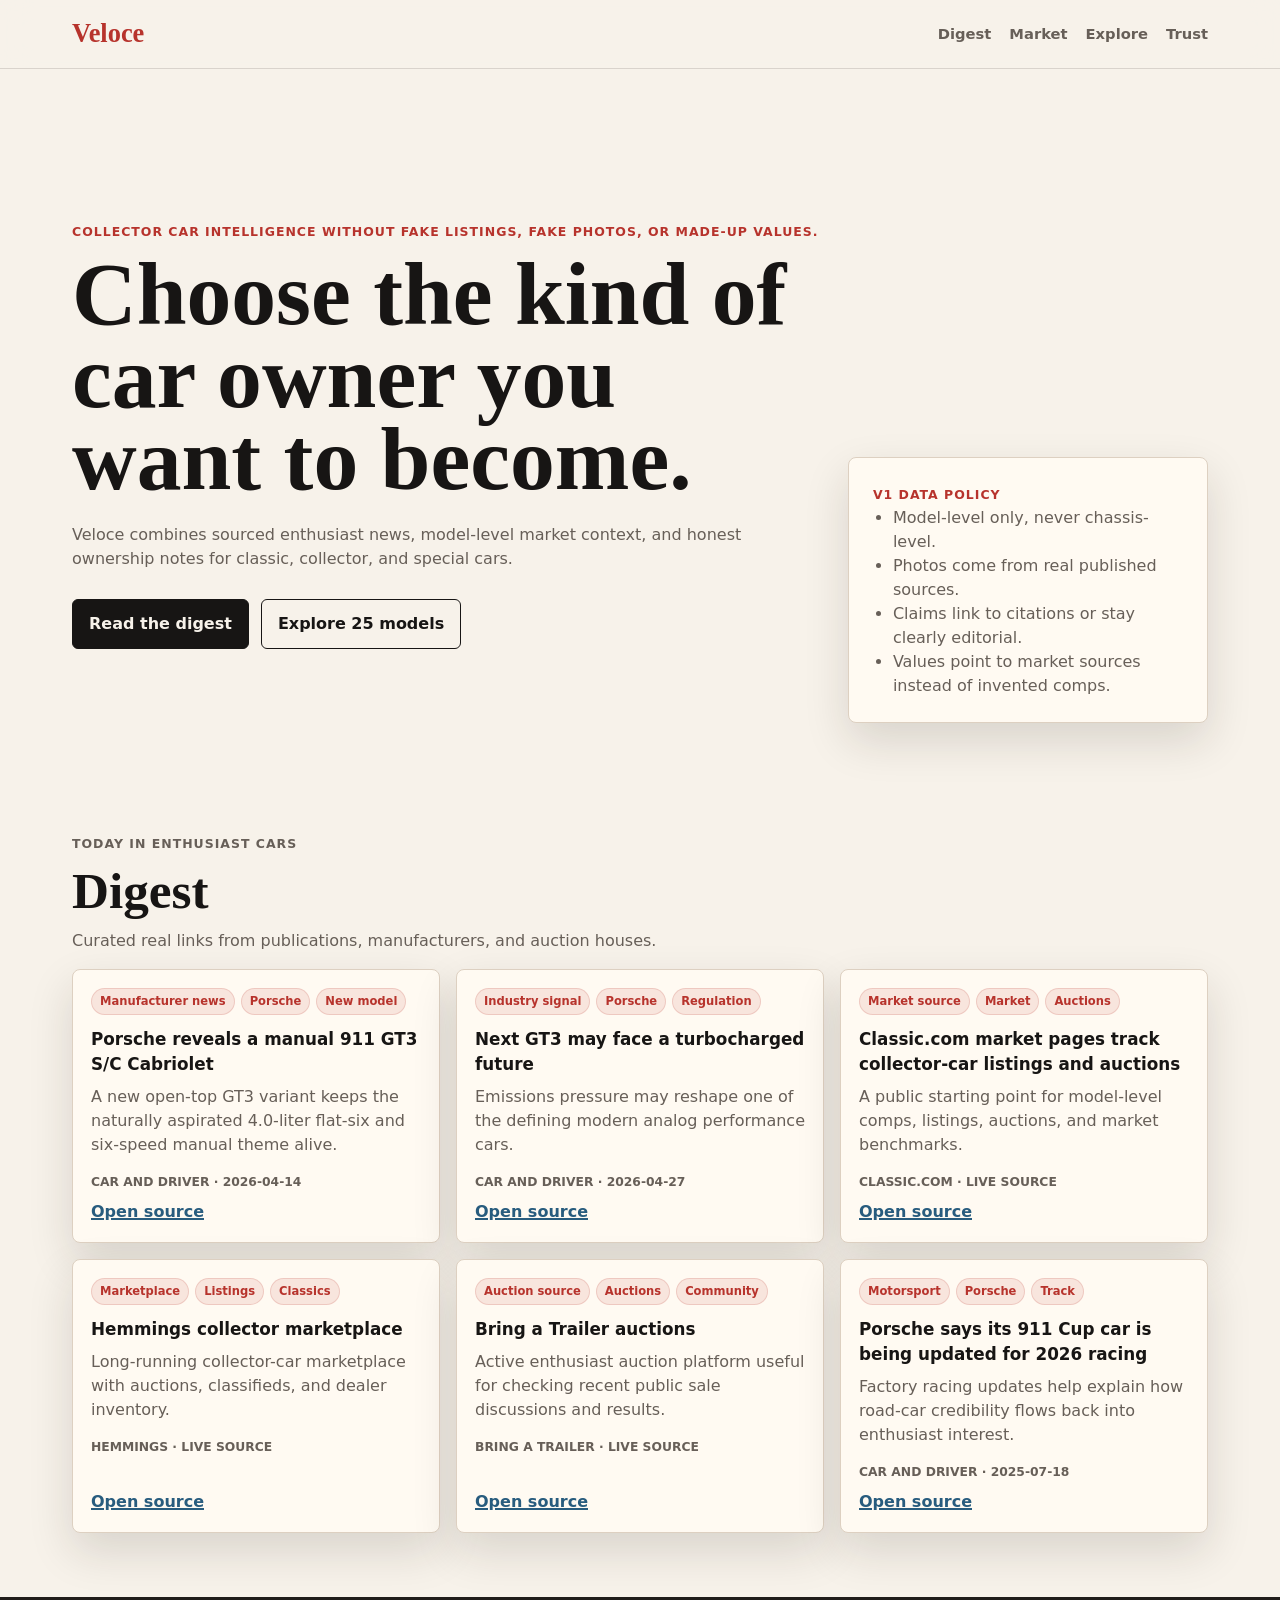
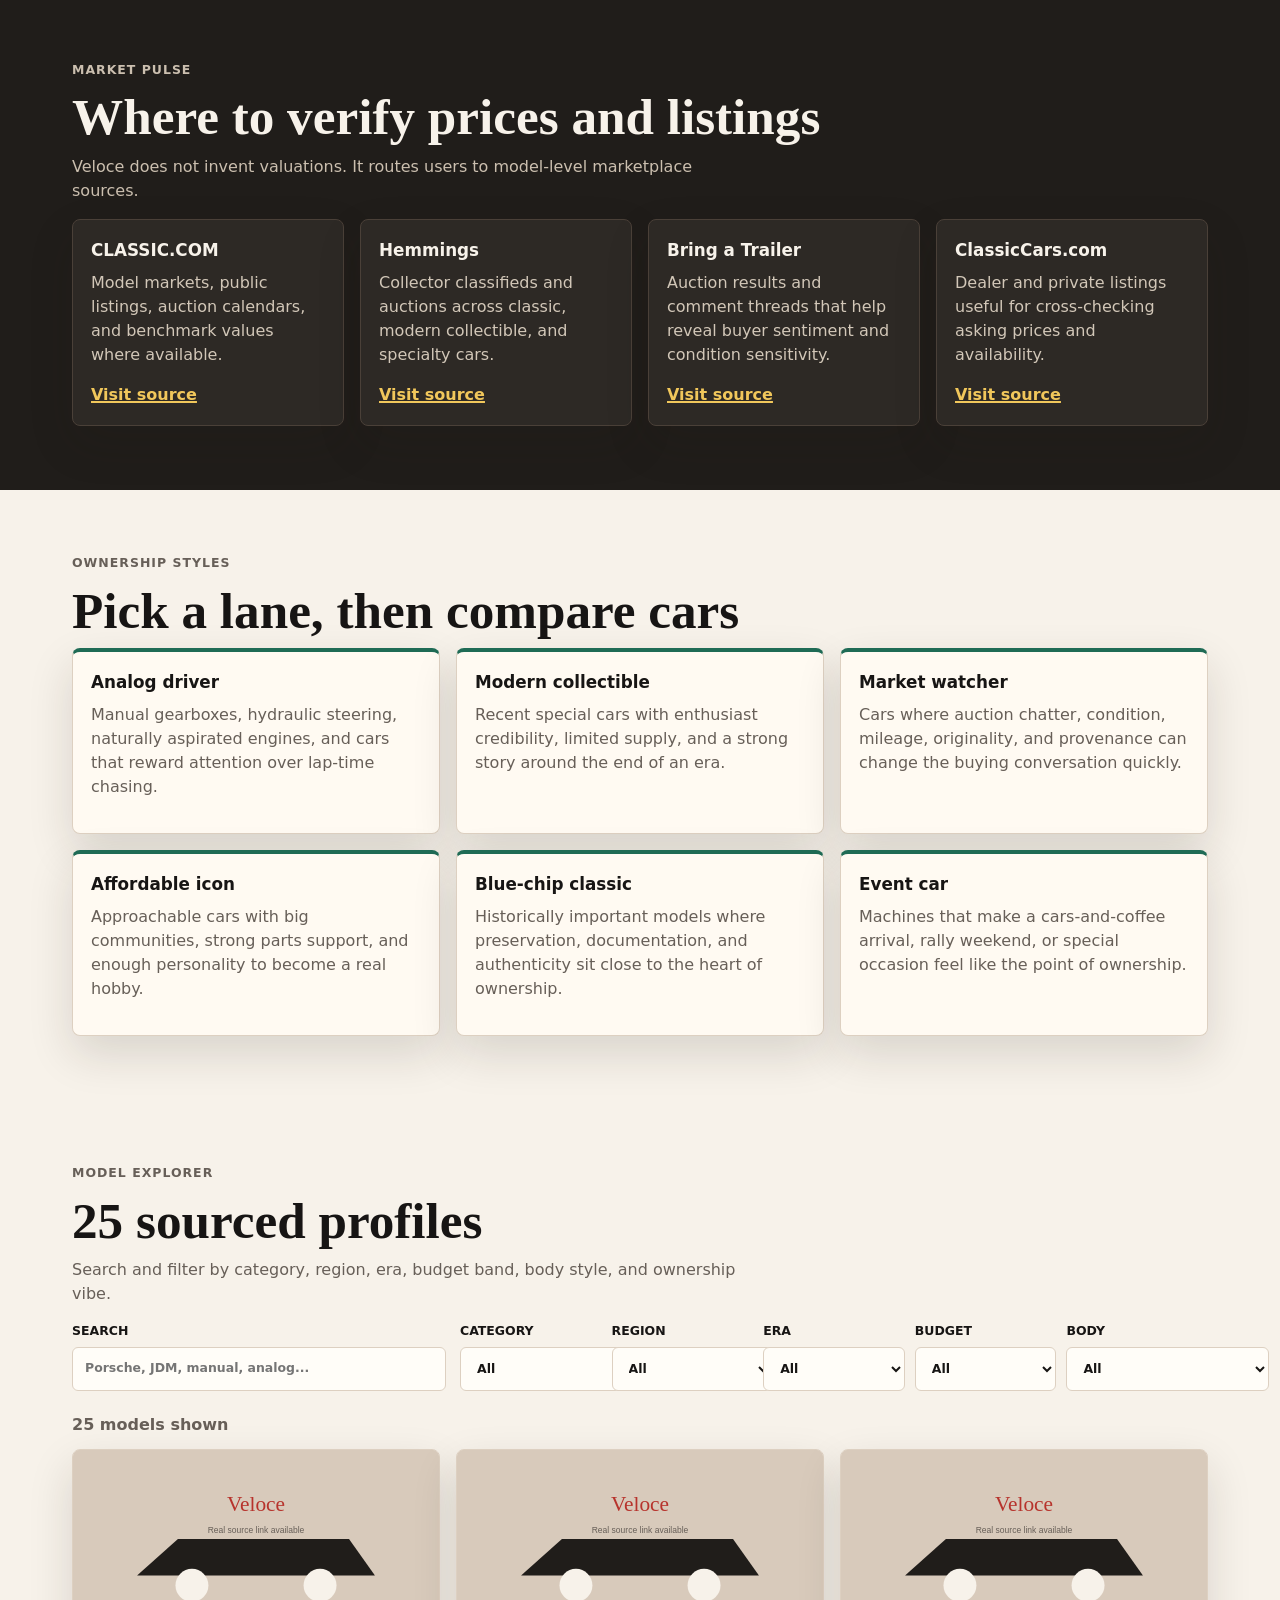
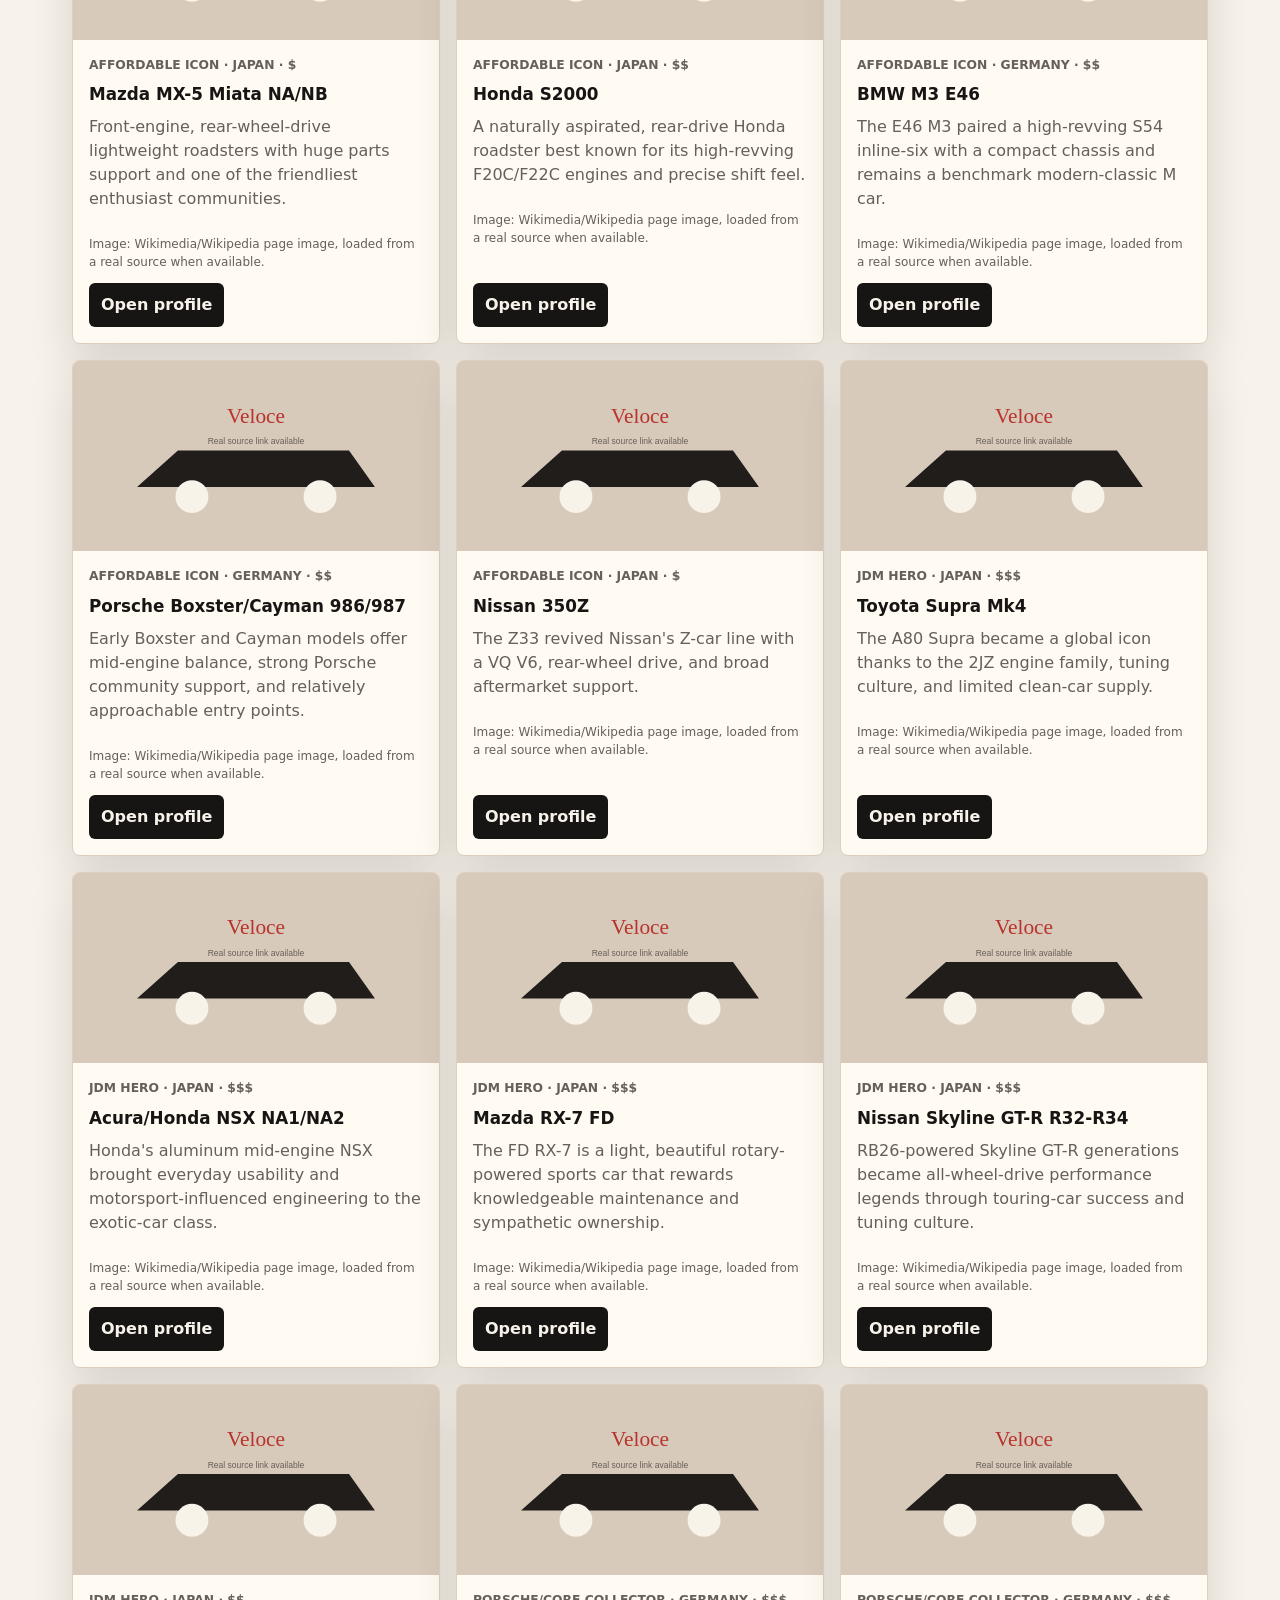
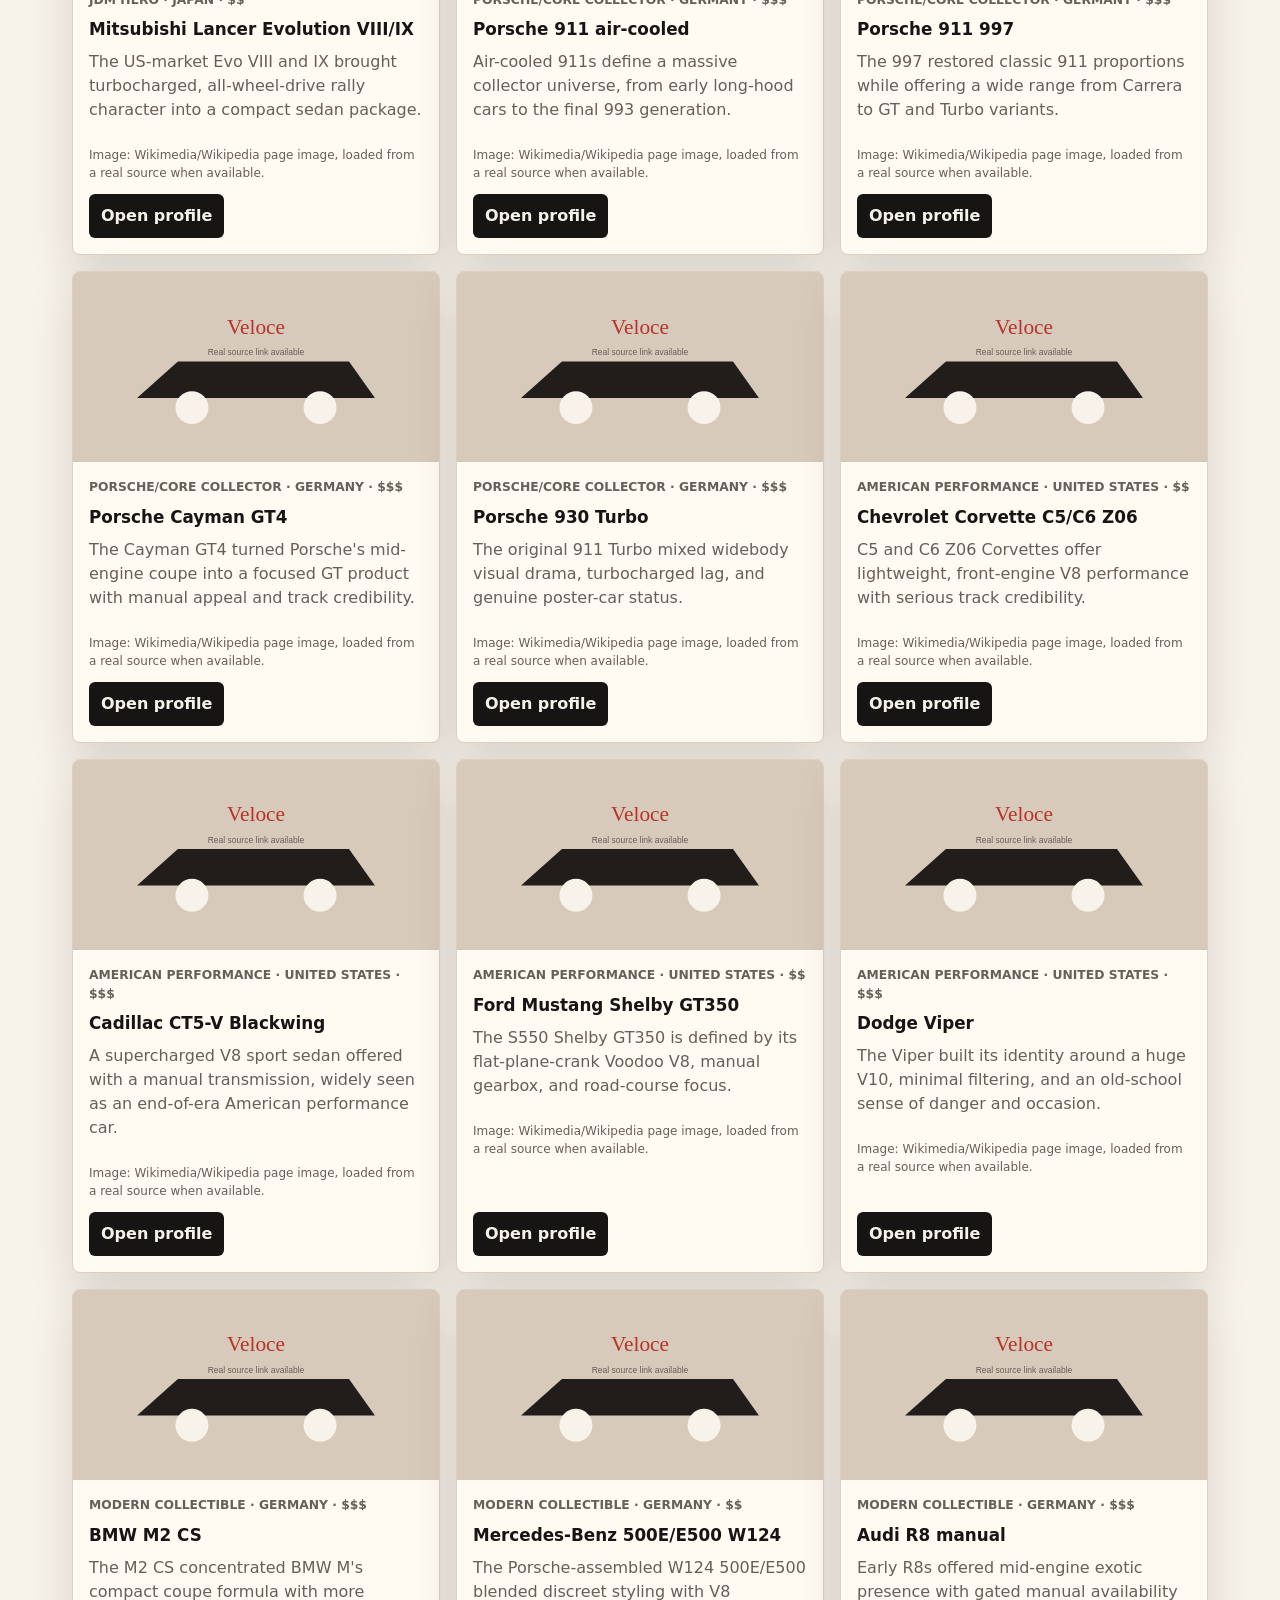
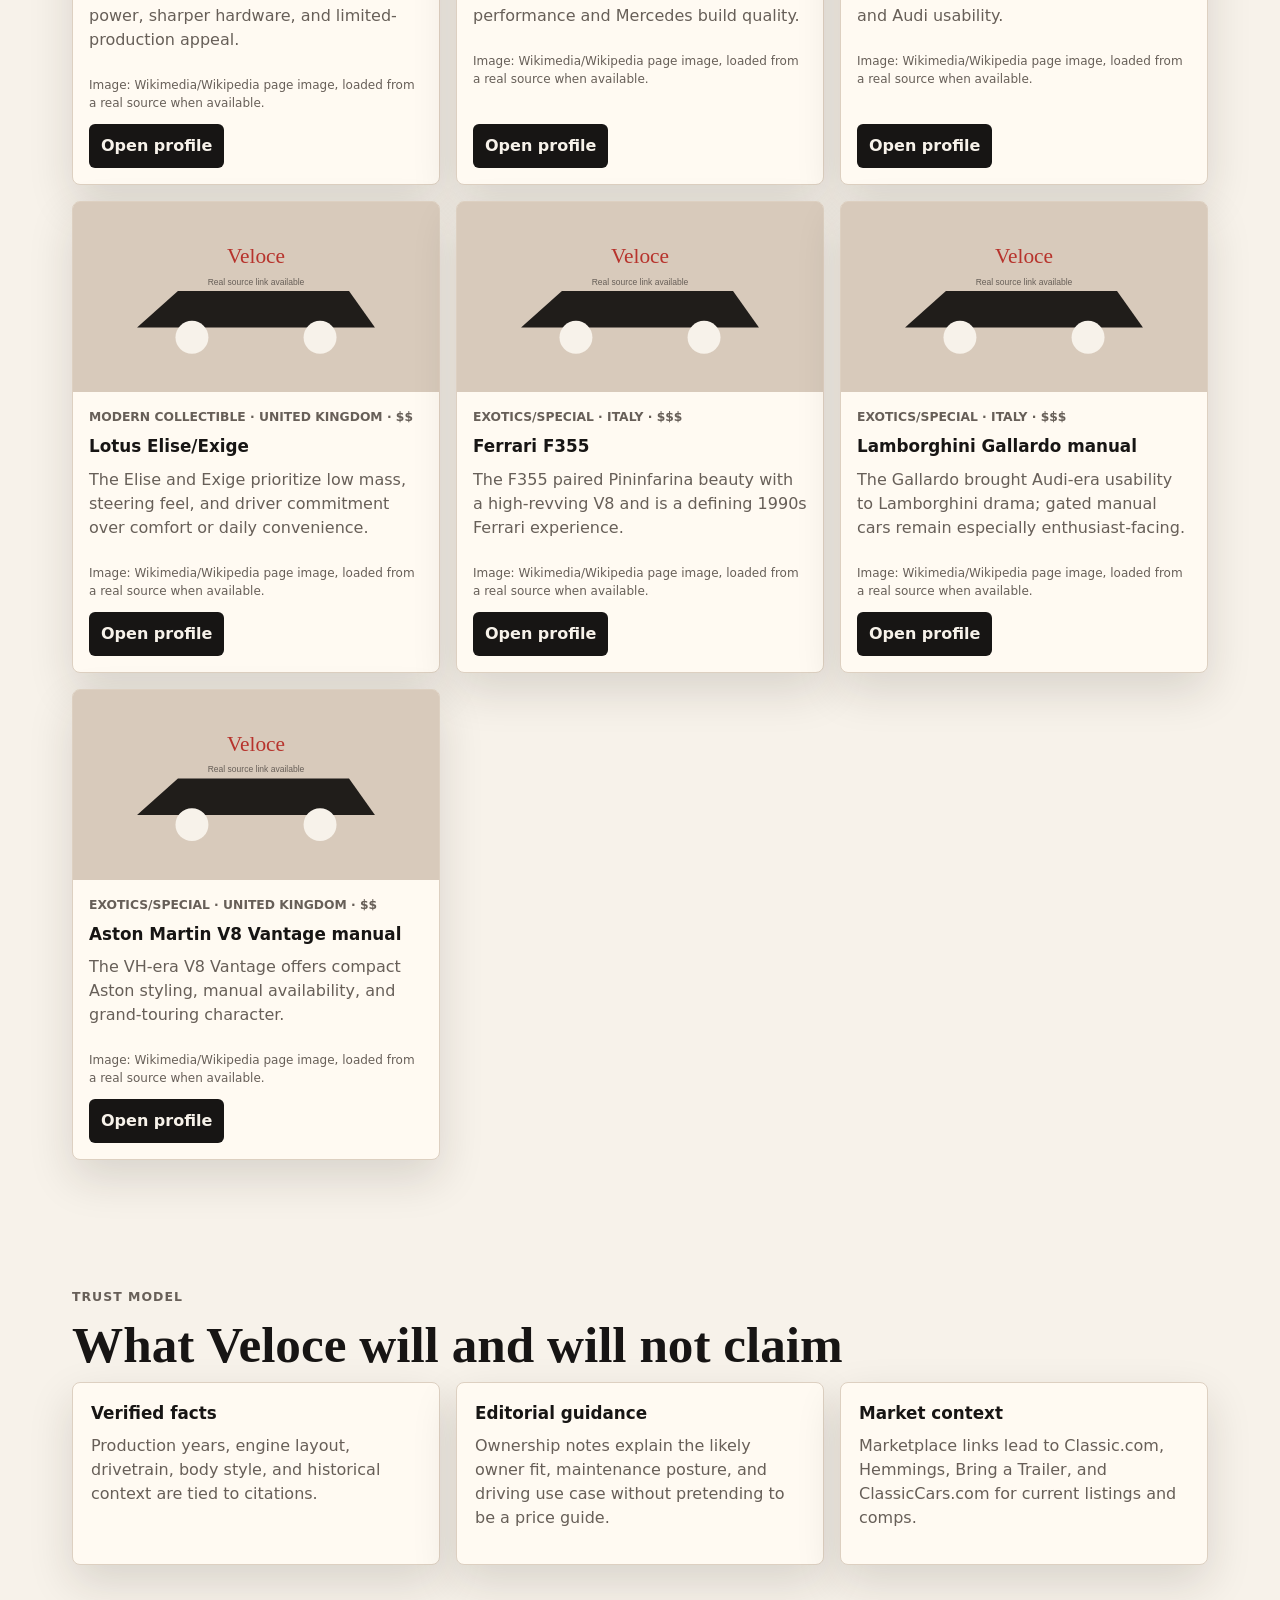
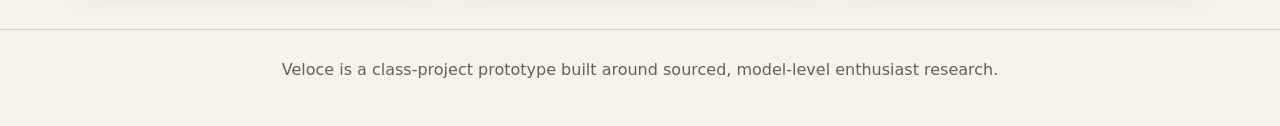
==== index.html @ 6698e806 "FIRST PASS" ====
<!doctype html>
<html lang="en">
  <head>
    <meta charset="UTF-8" />
    <meta name="viewport" content="width=device-width, initial-scale=1.0" />
    <title>Veloce | Enthusiast Car Companion</title>
    <link rel="preconnect" href="https://en.wikipedia.org" />
    <link rel="preconnect" href="https://upload.wikimedia.org" />
    <link rel="stylesheet" href="styles.css" />
  </head>
  <body>
    <header class="site-header">
      <nav class="nav">
        <a class="brand" href="#top" aria-label="Veloce home">Veloce</a>
        <div class="nav-links" aria-label="Primary navigation">
          <a href="#digest">Digest</a>
          <a href="#market">Market</a>
          <a href="#explore">Explore</a>
          <a href="#method">Trust</a>
        </div>
      </nav>
    </header>

    <main id="top">
      <section class="hero">
        <div class="hero-copy">
          <p class="eyebrow">Collector car intelligence without fake listings, fake photos, or made-up values.</p>
          <h1>Choose the kind of car owner you want to become.</h1>
          <p>
            Veloce combines sourced enthusiast news, model-level market context, and honest ownership notes for classic,
            collector, and special cars.
          </p>
          <div class="hero-actions">
            <a class="button primary" href="#digest">Read the digest</a>
            <a class="button secondary" href="#explore">Explore 25 models</a>
          </div>
        </div>
        <aside class="hero-panel" aria-label="Veloce trust rules">
          <span class="panel-kicker">V1 data policy</span>
          <ul>
            <li>Model-level only, never chassis-level.</li>
            <li>Photos come from real published sources.</li>
            <li>Claims link to citations or stay clearly editorial.</li>
            <li>Values point to market sources instead of invented comps.</li>
          </ul>
        </aside>
      </section>

      <section id="digest" class="section">
        <div class="section-heading">
          <p class="eyebrow">Today in enthusiast cars</p>
          <h2>Digest</h2>
          <p>Curated real links from publications, manufacturers, and auction houses.</p>
        </div>
        <div id="digestGrid" class="digest-grid"></div>
      </section>

      <section id="market" class="section dark-band">
        <div class="section-heading">
          <p class="eyebrow">Market pulse</p>
          <h2>Where to verify prices and listings</h2>
          <p>Veloce does not invent valuations. It routes users to model-level marketplace sources.</p>
        </div>
        <div id="marketGrid" class="market-grid"></div>
      </section>

      <section class="section">
        <div class="section-heading">
          <p class="eyebrow">Ownership styles</p>
          <h2>Pick a lane, then compare cars</h2>
        </div>
        <div id="laneGrid" class="lane-grid"></div>
      </section>

      <section id="explore" class="section explorer">
        <div class="section-heading">
          <p class="eyebrow">Model explorer</p>
          <h2>25 sourced profiles</h2>
          <p>Search and filter by category, region, era, budget band, body style, and ownership vibe.</p>
        </div>
        <div class="toolbar">
          <label class="search-label">
            <span>Search</span>
            <input id="searchInput" type="search" placeholder="Porsche, JDM, manual, analog..." />
          </label>
          <div class="filters" id="filters"></div>
        </div>
        <p id="resultCount" class="result-count"></p>
        <div id="carGrid" class="car-grid"></div>
      </section>

      <section id="method" class="section method">
        <div class="section-heading">
          <p class="eyebrow">Trust model</p>
          <h2>What Veloce will and will not claim</h2>
        </div>
        <div class="method-grid">
          <article>
            <h3>Verified facts</h3>
            <p>Production years, engine layout, drivetrain, body style, and historical context are tied to citations.</p>
          </article>
          <article>
            <h3>Editorial guidance</h3>
            <p>Ownership notes explain the likely owner fit, maintenance posture, and driving use case without pretending to be a price guide.</p>
          </article>
          <article>
            <h3>Market context</h3>
            <p>Marketplace links lead to Classic.com, Hemmings, Bring a Trailer, and ClassicCars.com for current listings and comps.</p>
          </article>
        </div>
      </section>
    </main>

    <dialog id="profileDialog" class="profile-dialog" aria-labelledby="dialogTitle">
      <button class="close-button" id="closeDialog" aria-label="Close profile">×</button>
      <div id="profileContent"></div>
    </dialog>

    <footer class="footer">
      <p>Veloce is a class-project prototype built around sourced, model-level enthusiast research.</p>
    </footer>

    <script src="app.js"></script>
  </body>
</html>
---- styles.css ----
:root {
  --ink: #171514;
  --muted: #675f58;
  --paper: #f7f2ea;
  --card: #fffaf2;
  --line: #ddd0c1;
  --red: #b7332c;
  --green: #1f6b55;
  --blue: #285c7e;
  --gold: #b1842b;
  --shadow: 0 18px 45px rgba(36, 28, 21, 0.14);
}

* {
  box-sizing: border-box;
}

html {
  scroll-behavior: smooth;
}

body {
  margin: 0;
  background: var(--paper);
  color: var(--ink);
  font-family: Inter, ui-sans-serif, system-ui, -apple-system, BlinkMacSystemFont, "Segoe UI", sans-serif;
  line-height: 1.5;
}

a {
  color: inherit;
}

.site-header {
  position: sticky;
  top: 0;
  z-index: 10;
  border-bottom: 1px solid rgba(39, 31, 24, 0.14);
  background: rgba(247, 242, 234, 0.9);
  backdrop-filter: blur(16px);
}

.nav {
  align-items: center;
  display: flex;
  justify-content: space-between;
  margin: 0 auto;
  max-width: 1180px;
  padding: 14px 22px;
}

.brand {
  color: var(--red);
  font-family: Georgia, "Times New Roman", serif;
  font-size: 1.65rem;
  font-weight: 700;
  letter-spacing: 0;
  text-decoration: none;
}

.nav-links {
  display: flex;
  gap: 18px;
  font-size: 0.92rem;
  font-weight: 700;
}

.nav-links a {
  color: var(--muted);
  text-decoration: none;
}

.hero {
  display: grid;
  gap: 28px;
  grid-template-columns: minmax(0, 1.35fr) minmax(280px, 0.65fr);
  margin: 0 auto;
  max-width: 1180px;
  min-height: 78vh;
  padding: 80px 22px 48px;
}

.hero-copy {
  align-self: center;
}

.eyebrow,
.panel-kicker {
  color: var(--red);
  font-size: 0.78rem;
  font-weight: 800;
  letter-spacing: 0.08em;
  margin: 0 0 12px;
  text-transform: uppercase;
}

h1,
h2,
h3,
p {
  margin-top: 0;
}

h1 {
  font-family: Georgia, "Times New Roman", serif;
  font-size: clamp(3rem, 7vw, 6.4rem);
  letter-spacing: 0;
  line-height: 0.92;
  margin-bottom: 22px;
  max-width: 900px;
}

h2 {
  font-family: Georgia, "Times New Roman", serif;
  font-size: clamp(2.1rem, 4vw, 3.8rem);
  letter-spacing: 0;
  line-height: 1;
  margin-bottom: 12px;
}

h3 {
  font-size: 1.05rem;
  margin-bottom: 8px;
}

.hero-copy > p:not(.eyebrow),
.section-heading p {
  color: var(--muted);
  max-width: 690px;
}

.hero-actions {
  display: flex;
  flex-wrap: wrap;
  gap: 12px;
  margin-top: 28px;
}

.button {
  border: 1px solid var(--ink);
  border-radius: 6px;
  font-weight: 800;
  padding: 12px 16px;
  text-decoration: none;
}

.button.primary {
  background: var(--ink);
  color: var(--paper);
}

.button.secondary {
  background: transparent;
}

.hero-panel,
.digest-card,
.market-card,
.lane,
.car-card,
.method-grid article {
  background: var(--card);
  border: 1px solid var(--line);
  border-radius: 8px;
  box-shadow: var(--shadow);
}

.hero-panel {
  align-self: end;
  padding: 24px;
}

.hero-panel ul {
  color: var(--muted);
  margin: 0;
  padding-left: 20px;
}

.section {
  margin: 0 auto;
  max-width: 1180px;
  padding: 64px 22px;
}

.dark-band {
  background: #201d1a;
  color: var(--paper);
  max-width: none;
  padding-left: calc((100vw - min(1180px, 100vw)) / 2 + 22px);
  padding-right: calc((100vw - min(1180px, 100vw)) / 2 + 22px);
}

.dark-band .section-heading p {
  color: #cbbfaf;
}

.digest-grid,
.market-grid,
.lane-grid,
.car-grid,
.method-grid {
  display: grid;
  gap: 16px;
}

.digest-grid {
  grid-template-columns: repeat(3, minmax(0, 1fr));
}

.digest-card,
.market-card,
.lane,
.method-grid article {
  padding: 18px;
}

.digest-card {
  display: flex;
  flex-direction: column;
  min-height: 250px;
}

.tag-row {
  display: flex;
  flex-wrap: wrap;
  gap: 6px;
  margin-bottom: 12px;
}

.tag {
  background: rgba(183, 51, 44, 0.1);
  border: 1px solid rgba(183, 51, 44, 0.16);
  border-radius: 999px;
  color: var(--red);
  font-size: 0.72rem;
  font-weight: 800;
  padding: 4px 8px;
}

.digest-card p,
.market-card p,
.lane p,
.car-card p,
.method-grid p,
.profile-dialog p,
.profile-dialog li {
  color: var(--muted);
}

.source-link {
  color: var(--blue);
  font-weight: 800;
  margin-top: auto;
  text-decoration-thickness: 2px;
}

.market-grid {
  grid-template-columns: repeat(4, minmax(0, 1fr));
}

.market-card {
  background: #2d2925;
  border-color: #4a4038;
}

.market-card p {
  color: #d2c7b8;
}

.market-card .source-link {
  color: #f1c75b;
}

.lane-grid,
.method-grid {
  grid-template-columns: repeat(3, minmax(0, 1fr));
}

.lane {
  border-top: 4px solid var(--green);
}

.toolbar {
  align-items: end;
  display: grid;
  gap: 14px;
  grid-template-columns: minmax(220px, 1fr) 2fr;
}

.search-label {
  display: grid;
  gap: 6px;
  font-size: 0.78rem;
  font-weight: 800;
  text-transform: uppercase;
}

input,
select {
  background: #fffdf8;
  border: 1px solid var(--line);
  border-radius: 6px;
  color: var(--ink);
  font: inherit;
  min-height: 44px;
  padding: 10px 12px;
}

.filters {
  display: grid;
  gap: 10px;
  grid-template-columns: repeat(5, minmax(120px, 1fr));
}

.result-count {
  color: var(--muted);
  font-weight: 800;
  margin: 22px 0 12px;
}

.car-grid {
  grid-template-columns: repeat(3, minmax(0, 1fr));
}

.car-card {
  cursor: pointer;
  display: grid;
  grid-template-rows: 190px auto;
  min-height: 440px;
  overflow: hidden;
  transition: transform 180ms ease, box-shadow 180ms ease;
}

.car-card:hover,
.car-card:focus-within {
  box-shadow: 0 22px 55px rgba(36, 28, 21, 0.2);
  transform: translateY(-3px);
}

.car-card img,
.profile-hero img {
  background: #d8cabb;
  height: 100%;
  object-fit: cover;
  width: 100%;
}

.car-body {
  display: flex;
  flex-direction: column;
  padding: 16px;
}

.meta {
  color: var(--red);
  font-size: 0.77rem;
  font-weight: 800;
  margin-bottom: 8px;
  text-transform: uppercase;
}

.card-button {
  align-self: flex-start;
  background: var(--ink);
  border: 0;
  border-radius: 6px;
  color: var(--paper);
  cursor: pointer;
  font: inherit;
  font-weight: 800;
  margin-top: auto;
  padding: 10px 12px;
}

.image-credit {
  color: var(--muted);
  font-size: 0.75rem;
  margin-top: 8px;
}

.profile-dialog {
  border: 0;
  border-radius: 10px;
  box-shadow: 0 28px 80px rgba(0, 0, 0, 0.35);
  max-height: 88vh;
  max-width: 980px;
  padding: 0;
  width: calc(100% - 28px);
}

.profile-dialog::backdrop {
  background: rgba(18, 14, 11, 0.62);
}

.close-button {
  background: var(--ink);
  border: 0;
  border-radius: 999px;
  color: var(--paper);
  cursor: pointer;
  font-size: 1.5rem;
  height: 42px;
  position: absolute;
  right: 14px;
  top: 14px;
  width: 42px;
  z-index: 2;
}

.profile-hero {
  display: grid;
  grid-template-columns: minmax(0, 1fr) minmax(260px, 0.75fr);
}

.profile-hero figure {
  margin: 0;
}

.profile-intro {
  padding: 34px 28px;
}

.profile-content {
  display: grid;
  gap: 18px;
  grid-template-columns: repeat(2, minmax(0, 1fr));
  padding: 0 28px 28px;
}

.fact-list {
  display: grid;
  gap: 8px;
  grid-template-columns: repeat(2, minmax(0, 1fr));
  margin: 0;
}

.fact-list div,
.profile-box {
  background: #fff8ed;
  border: 1px solid var(--line);
  border-radius: 8px;
  padding: 14px;
}

.fact-list dt {
  color: var(--muted);
  font-size: 0.75rem;
  font-weight: 800;
  text-transform: uppercase;
}

.fact-list dd {
  margin: 2px 0 0;
}

.source-list {
  display: flex;
  flex-wrap: wrap;
  gap: 8px;
  padding: 0;
}

.source-list li {
  list-style: none;
}

.source-list a {
  border: 1px solid var(--line);
  border-radius: 999px;
  color: var(--blue);
  display: inline-block;
  font-weight: 800;
  padding: 7px 10px;
  text-decoration: none;
}

.footer {
  border-top: 1px solid var(--line);
  color: var(--muted);
  padding: 28px 22px;
  text-align: center;
}

@media (max-width: 900px) {
  .hero,
  .profile-hero,
  .toolbar {
    grid-template-columns: 1fr;
  }

  .digest-grid,
  .market-grid,
  .lane-grid,
  .car-grid,
  .method-grid,
  .profile-content {
    grid-template-columns: repeat(2, minmax(0, 1fr));
  }

  .filters {
    grid-template-columns: repeat(2, minmax(120px, 1fr));
  }
}

@media (max-width: 620px) {
  .nav {
    align-items: flex-start;
    flex-direction: column;
    gap: 10px;
  }

  .nav-links {
    flex-wrap: wrap;
  }

  .hero {
    min-height: auto;
    padding-top: 48px;
  }

  .digest-grid,
  .market-grid,
  .lane-grid,
  .car-grid,
  .method-grid,
  .profile-content,
  .fact-list {
    grid-template-columns: 1fr;
  }

  .car-card {
    grid-template-rows: 210px auto;
  }
}
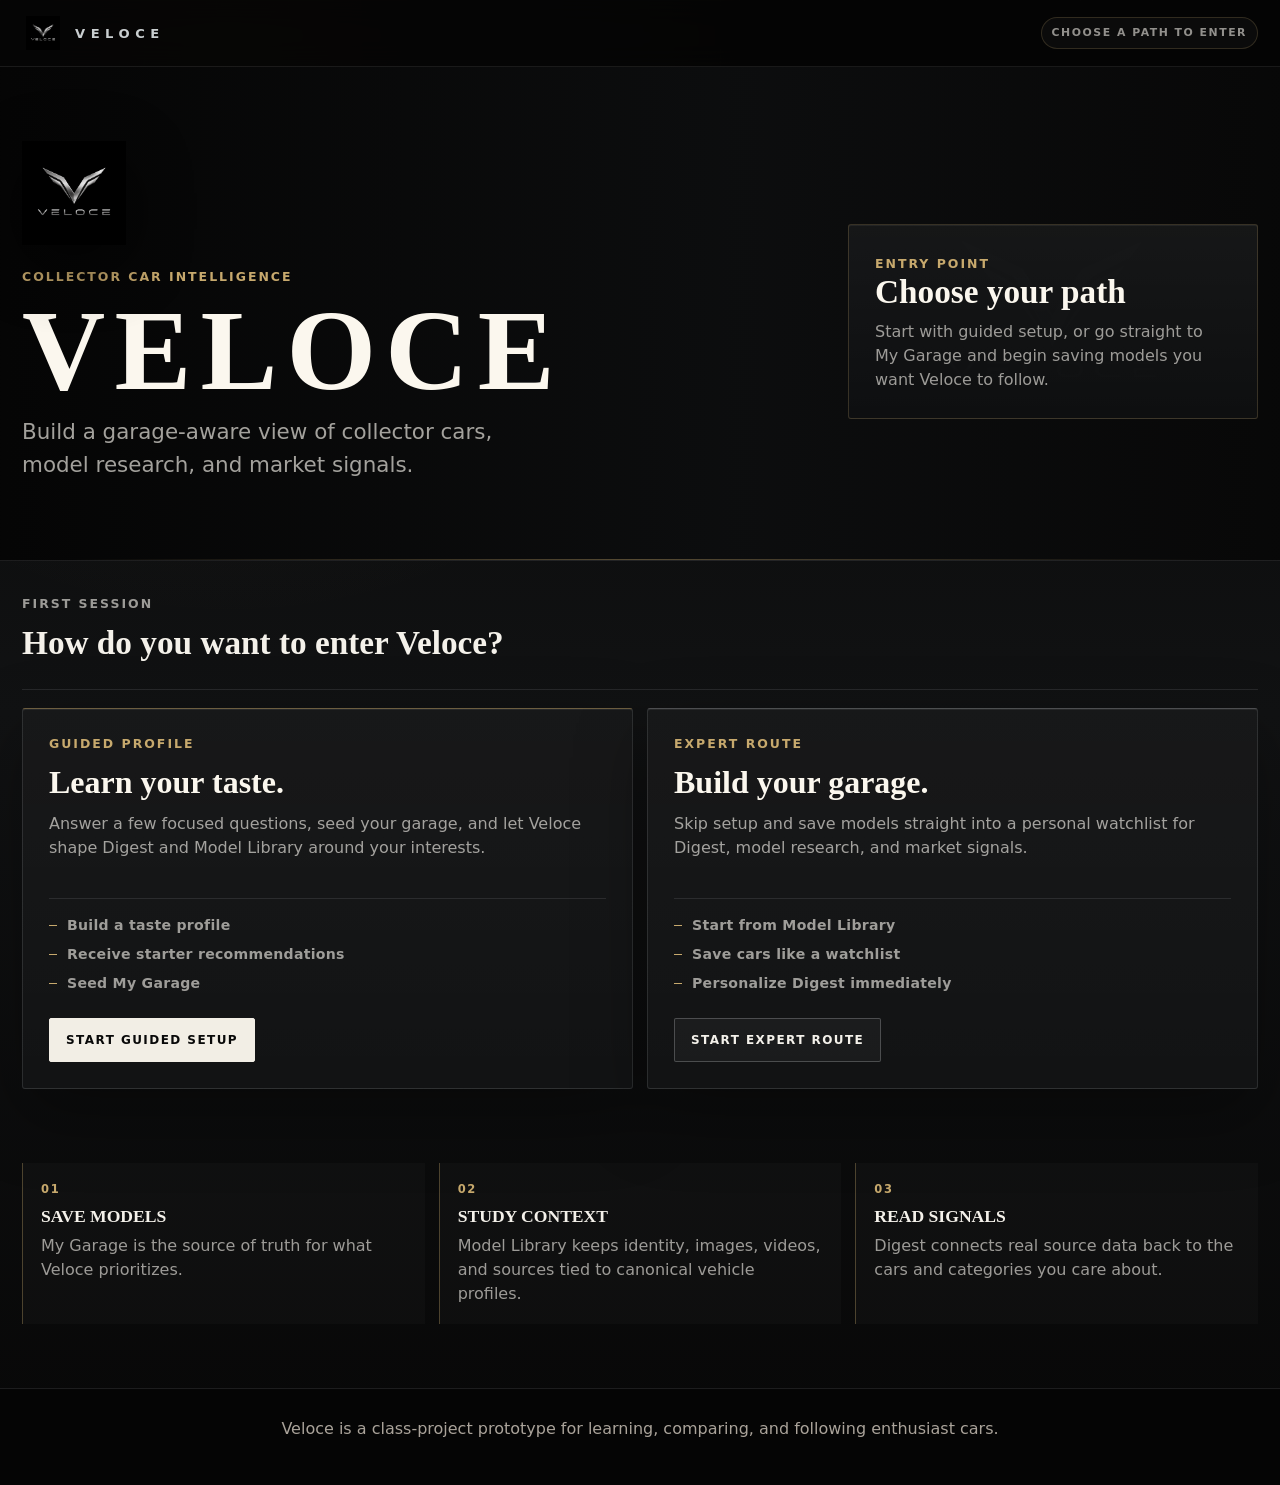
==== commit 08c20a7a: "Build Veloce collector car app" ====
--- a/index.html
+++ b/index.html
@@ -3,123 +3,98 @@
   <head>
     <meta charset="UTF-8" />
     <meta name="viewport" content="width=device-width, initial-scale=1.0" />
-    <title>Veloce | Enthusiast Car Companion</title>
-    <link rel="preconnect" href="https://en.wikipedia.org" />
-    <link rel="preconnect" href="https://upload.wikimedia.org" />
+    <title>Veloce | Choose Your Path</title>
     <link rel="stylesheet" href="styles.css" />
   </head>
-  <body>
-    <header class="site-header">
+  <body data-page="start">
+    <header class="site-header start-header">
       <nav class="nav">
-        <a class="brand" href="#top" aria-label="Veloce home">Veloce</a>
-        <div class="nav-links" aria-label="Primary navigation">
-          <a href="#digest">Digest</a>
-          <a href="#market">Market</a>
-          <a href="#explore">Explore</a>
-          <a href="#method">Trust</a>
-        </div>
+        <a class="brand" href="index.html" aria-label="Veloce home">
+          <img src="assets/brand/veloce-logo.png" alt="" />
+          <span>Veloce</span>
+        </a>
+        <span class="nav-note">Choose a path to enter</span>
       </nav>
     </header>
 
     <main id="top">
-      <section class="hero">
+      <section class="hero fork-hero cinematic-hero">
         <div class="hero-copy">
-          <p class="eyebrow">Collector car intelligence without fake listings, fake photos, or made-up values.</p>
-          <h1>Choose the kind of car owner you want to become.</h1>
+          <img class="hero-logo" src="assets/brand/veloce-logo.png" alt="Veloce" />
+          <p class="eyebrow">Collector car intelligence</p>
+          <h1>Veloce</h1>
           <p>
-            Veloce combines sourced enthusiast news, model-level market context, and honest ownership notes for classic,
-            collector, and special cars.
+            Build a garage-aware view of collector cars, model research, and market signals.
           </p>
-          <div class="hero-actions">
-            <a class="button primary" href="#digest">Read the digest</a>
-            <a class="button secondary" href="#explore">Explore 25 models</a>
-          </div>
         </div>
-        <aside class="hero-panel" aria-label="Veloce trust rules">
-          <span class="panel-kicker">V1 data policy</span>
-          <ul>
-            <li>Model-level only, never chassis-level.</li>
-            <li>Photos come from real published sources.</li>
-            <li>Claims link to citations or stay clearly editorial.</li>
-            <li>Values point to market sources instead of invented comps.</li>
-          </ul>
+        <aside class="hero-panel" aria-label="Veloce app modes">
+          <span class="panel-kicker">Entry point</span>
+          <h2>Choose your path</h2>
+          <p>Start with guided setup, or go straight to My Garage and begin saving models you want Veloce to follow.</p>
         </aside>
       </section>
 
-      <section id="digest" class="section">
-        <div class="section-heading">
-          <p class="eyebrow">Today in enthusiast cars</p>
-          <h2>Digest</h2>
-          <p>Curated real links from publications, manufacturers, and auction houses.</p>
+      <section class="section path-section first-choice">
+        <div class="section-heading start-choice-heading">
+          <p class="eyebrow">First session</p>
+          <h2>How do you want to enter Veloce?</h2>
         </div>
-        <div id="digestGrid" class="digest-grid"></div>
-      </section>
-
-      <section id="market" class="section dark-band">
-        <div class="section-heading">
-          <p class="eyebrow">Market pulse</p>
-          <h2>Where to verify prices and listings</h2>
-          <p>Veloce does not invent valuations. It routes users to model-level marketplace sources.</p>
-        </div>
-        <div id="marketGrid" class="market-grid"></div>
-      </section>
-
-      <section class="section">
-        <div class="section-heading">
-          <p class="eyebrow">Ownership styles</p>
-          <h2>Pick a lane, then compare cars</h2>
-        </div>
-        <div id="laneGrid" class="lane-grid"></div>
-      </section>
-
-      <section id="explore" class="section explorer">
-        <div class="section-heading">
-          <p class="eyebrow">Model explorer</p>
-          <h2>25 sourced profiles</h2>
-          <p>Search and filter by category, region, era, budget band, body style, and ownership vibe.</p>
-        </div>
-        <div class="toolbar">
-          <label class="search-label">
-            <span>Search</span>
-            <input id="searchInput" type="search" placeholder="Porsche, JDM, manual, analog..." />
-          </label>
-          <div class="filters" id="filters"></div>
-        </div>
-        <p id="resultCount" class="result-count"></p>
-        <div id="carGrid" class="car-grid"></div>
-      </section>
-
-      <section id="method" class="section method">
-        <div class="section-heading">
-          <p class="eyebrow">Trust model</p>
-          <h2>What Veloce will and will not claim</h2>
-        </div>
-        <div class="method-grid">
-          <article>
-            <h3>Verified facts</h3>
-            <p>Production years, engine layout, drivetrain, body style, and historical context are tied to citations.</p>
+        <div class="path-grid">
+          <article class="path-card novice-path">
+            <p class="eyebrow">Guided profile</p>
+            <h2>Learn your taste.</h2>
+            <p>
+              Answer a few focused questions, seed your garage, and let Veloce shape Digest and Model Library around your interests.
+            </p>
+            <ul class="path-points">
+              <li>Build a taste profile</li>
+              <li>Receive starter recommendations</li>
+              <li>Seed My Garage</li>
+            </ul>
+            <a class="button primary" href="novice.html" data-start-mode="novice">Start guided setup</a>
           </article>
-          <article>
-            <h3>Editorial guidance</h3>
-            <p>Ownership notes explain the likely owner fit, maintenance posture, and driving use case without pretending to be a price guide.</p>
-          </article>
-          <article>
-            <h3>Market context</h3>
-            <p>Marketplace links lead to Classic.com, Hemmings, Bring a Trailer, and ClassicCars.com for current listings and comps.</p>
+          <article class="path-card expert-path">
+            <p class="eyebrow">Expert route</p>
+            <h2>Build your garage.</h2>
+            <p>
+              Skip setup and save models straight into a personal watchlist for Digest, model research, and market signals.
+            </p>
+            <ul class="path-points">
+              <li>Start from Model Library</li>
+              <li>Save cars like a watchlist</li>
+              <li>Personalize Digest immediately</li>
+            </ul>
+            <a class="button secondary" href="garage.html" data-start-mode="expert">Start expert route</a>
           </article>
         </div>
       </section>
+
+      <section class="section start-method-strip" aria-label="How Veloce works">
+        <article>
+          <span>01</span>
+          <h2>Save models</h2>
+          <p>My Garage is the source of truth for what Veloce prioritizes.</p>
+        </article>
+        <article>
+          <span>02</span>
+          <h2>Study context</h2>
+          <p>Model Library keeps identity, images, videos, and sources tied to canonical vehicle profiles.</p>
+        </article>
+        <article>
+          <span>03</span>
+          <h2>Read signals</h2>
+          <p>Digest connects real source data back to the cars and categories you care about.</p>
+        </article>
+      </section>
     </main>
 
-    <dialog id="profileDialog" class="profile-dialog" aria-labelledby="dialogTitle">
-      <button class="close-button" id="closeDialog" aria-label="Close profile">×</button>
-      <div id="profileContent"></div>
-    </dialog>
-
     <footer class="footer">
-      <p>Veloce is a class-project prototype built around sourced, model-level enthusiast research.</p>
+      <p>Veloce is a class-project prototype for learning, comparing, and following enthusiast cars.</p>
     </footer>
-
+    <script src="image-data.js"></script>
+    <script src="image-sources.js"></script>
+    <script src="vehicleLibrary.js"></script>
+    <script src="vehicle-videos.js"></script>
     <script src="app.js"></script>
   </body>
 </html>
--- a/styles.css
+++ b/styles.css
@@ -11,6 +11,525 @@
   --shadow: 0 18px 45px rgba(36, 28, 21, 0.14);
 }
 
+/* Veloce luxury intelligence-terminal polish */
+:root {
+  --ink: #f4f1ea;
+  --muted: #aaa39a;
+  --paper: #090909;
+  --card: #111213;
+  --line: rgba(214, 205, 188, 0.16);
+  --red: #9f2e2a;
+  --green: #7f8f83;
+  --blue: #9aa7ad;
+  --gold: #c7a96d;
+  --silver: #c9ced0;
+  --graphite: #151719;
+  --graphite-2: #1f2224;
+  --black: #050505;
+  --shadow: 0 22px 60px rgba(0, 0, 0, 0.48);
+}
+
+body {
+  background:
+    radial-gradient(circle at 12% 0%, rgba(199, 169, 109, 0.08), transparent 34%),
+    linear-gradient(180deg, #050505 0%, #111213 46%, #080808 100%);
+  color: var(--ink);
+  font-variant-numeric: tabular-nums;
+}
+
+body::before {
+  content: "";
+  inset: 0;
+  pointer-events: none;
+  position: fixed;
+  z-index: -1;
+  background-image:
+    linear-gradient(rgba(255, 255, 255, 0.025) 1px, transparent 1px),
+    linear-gradient(90deg, rgba(255, 255, 255, 0.02) 1px, transparent 1px);
+  background-size: 72px 72px;
+  mask-image: linear-gradient(to bottom, rgba(0, 0, 0, 0.7), transparent 72%);
+}
+
+.site-header {
+  background: rgba(7, 7, 7, 0.86);
+  border-bottom: 1px solid rgba(201, 206, 208, 0.14);
+}
+
+.nav {
+  max-width: 1280px;
+  min-height: 72px;
+}
+
+.brand {
+  align-items: center;
+  color: var(--silver);
+  display: inline-flex;
+  font-family: Inter, ui-sans-serif, system-ui, sans-serif;
+  font-size: 0.82rem;
+  gap: 11px;
+  letter-spacing: 0.42em;
+  text-transform: uppercase;
+}
+
+.brand img {
+  height: 34px;
+  object-fit: contain;
+  width: 42px;
+}
+
+.brand span {
+  transform: translateY(1px);
+}
+
+.nav-links {
+  gap: 8px;
+}
+
+.nav-links a {
+  border: 1px solid transparent;
+  color: rgba(244, 241, 234, 0.64);
+  font-size: 0.72rem;
+  letter-spacing: 0.12em;
+  padding: 8px 10px;
+  text-transform: uppercase;
+  transition: color 180ms ease, border-color 180ms ease, background 180ms ease;
+}
+
+.nav-links a:hover {
+  background: rgba(201, 206, 208, 0.06);
+  border-color: rgba(201, 206, 208, 0.18);
+  color: var(--silver);
+}
+
+.nav-note,
+.mode-pill,
+.journey-steps span,
+.tag {
+  background: rgba(255, 255, 255, 0.03);
+  border-color: rgba(201, 206, 208, 0.18);
+  color: rgba(244, 241, 234, 0.68);
+  letter-spacing: 0.14em;
+}
+
+.mode-pill.novice,
+.mode-pill.expert {
+  border-color: rgba(199, 169, 109, 0.34);
+  color: var(--gold);
+}
+
+.hero,
+.section,
+.subpage-hero {
+  max-width: 1280px;
+}
+
+.cinematic-hero {
+  background:
+    linear-gradient(100deg, rgba(5, 5, 5, 0.98) 0%, rgba(16, 17, 18, 0.92) 54%, rgba(76, 19, 18, 0.28) 100%),
+    url("assets/brand/veloce-logo.png") right 8% center / 520px auto no-repeat;
+  border-bottom: 1px solid rgba(201, 206, 208, 0.16);
+  min-height: 68vh;
+  overflow: hidden;
+  position: relative;
+}
+
+.cinematic-hero::after {
+  background: linear-gradient(90deg, transparent, rgba(199, 169, 109, 0.4), transparent);
+  bottom: 0;
+  content: "";
+  height: 1px;
+  left: 8%;
+  position: absolute;
+  right: 8%;
+}
+
+.hero-logo {
+  filter: drop-shadow(0 18px 34px rgba(0, 0, 0, 0.7));
+  height: auto;
+  margin-bottom: 22px;
+  max-width: 220px;
+  opacity: 0.9;
+  width: 42%;
+}
+
+.hero-copy > p:not(.eyebrow),
+.section-heading p,
+.subpage-hero p {
+  color: rgba(244, 241, 234, 0.62);
+}
+
+.eyebrow,
+.panel-kicker,
+.meta {
+  color: var(--gold);
+  letter-spacing: 0.16em;
+}
+
+h1,
+h2 {
+  color: #fbf7ee;
+  font-family: Georgia, "Times New Roman", serif;
+  font-weight: 600;
+  text-wrap: balance;
+}
+
+h1 {
+  font-size: clamp(3.2rem, 8vw, 7.4rem);
+}
+
+h2 {
+  font-size: clamp(2.2rem, 4.6vw, 4.6rem);
+}
+
+h3 {
+  color: #f1eee7;
+  letter-spacing: 0.01em;
+}
+
+.hero-panel,
+.digest-card,
+.market-card,
+.lane,
+.car-card,
+.method-grid article,
+.auction-pulse-card,
+.auction-watch-card,
+.path-card,
+.profile-result,
+.garage-card,
+.empty-garage,
+.profile-builder fieldset,
+.lesson-card,
+.mini-car-list button,
+.fact-list div,
+.profile-box,
+.feature-strip,
+.next-step-panel {
+  background:
+    linear-gradient(180deg, rgba(255, 255, 255, 0.045), rgba(255, 255, 255, 0.015)),
+    var(--graphite);
+  border: 1px solid rgba(201, 206, 208, 0.14);
+  border-radius: 3px;
+  box-shadow: none;
+}
+
+.hero-panel,
+.path-card,
+.profile-result,
+.feature-strip,
+.next-step-panel {
+  box-shadow: inset 0 1px 0 rgba(255, 255, 255, 0.07), 0 26px 70px rgba(0, 0, 0, 0.34);
+}
+
+.path-card,
+.digest-card,
+.car-card,
+.garage-card,
+.auction-pulse-card,
+.auction-watch-card,
+.method-grid article {
+  transition: transform 220ms ease, border-color 220ms ease, background 220ms ease;
+}
+
+.path-card:hover,
+.digest-card:hover,
+.car-card:hover,
+.garage-card:hover,
+.auction-pulse-card:hover,
+.auction-watch-card:hover,
+.method-grid article:hover {
+  border-color: rgba(199, 169, 109, 0.38);
+  transform: translateY(-4px);
+}
+
+.path-card {
+  min-height: 360px;
+  padding: 34px;
+}
+
+.path-card::after {
+  color: rgba(201, 206, 208, 0.035);
+  letter-spacing: 0.16em;
+}
+
+.novice-path {
+  border-top: 1px solid rgba(199, 169, 109, 0.45);
+}
+
+.expert-path {
+  border-top: 1px solid rgba(159, 46, 42, 0.56);
+}
+
+.route-list li::before,
+.journey-steps .active {
+  background: var(--gold);
+  color: #0a0a0a;
+}
+
+.button,
+.card-button,
+.save-button {
+  background: transparent;
+  border: 1px solid rgba(201, 206, 208, 0.28);
+  border-radius: 2px;
+  color: #f4f1ea;
+  font-size: 0.75rem;
+  letter-spacing: 0.12em;
+  text-transform: uppercase;
+  transition: background 180ms ease, border-color 180ms ease, color 180ms ease, transform 180ms ease;
+}
+
+.button:hover,
+.card-button:hover,
+.save-button:hover {
+  border-color: rgba(199, 169, 109, 0.62);
+  color: var(--gold);
+  transform: translateY(-1px);
+}
+
+.button.primary,
+.card-button {
+  background: #f2eee5;
+  border-color: #f2eee5;
+  color: #090909;
+}
+
+.button.primary:hover,
+.card-button:hover {
+  background: var(--gold);
+  border-color: var(--gold);
+  color: #050505;
+}
+
+.button.secondary {
+  background: rgba(255, 255, 255, 0.035);
+}
+
+.save-button.saved {
+  background: rgba(199, 169, 109, 0.16);
+  border-color: rgba(199, 169, 109, 0.62);
+  color: var(--gold);
+}
+
+input,
+select {
+  background: #0d0e0f;
+  border-color: rgba(201, 206, 208, 0.18);
+  border-radius: 2px;
+  color: #f4f1ea;
+}
+
+input:focus,
+select:focus {
+  border-color: rgba(199, 169, 109, 0.74);
+  outline: 1px solid rgba(199, 169, 109, 0.24);
+}
+
+.profile-builder fieldset,
+.lesson-card {
+  background: #111315;
+}
+
+.profile-builder legend {
+  color: var(--silver);
+  letter-spacing: 0.08em;
+  text-transform: uppercase;
+}
+
+.profile-builder label,
+.digest-card p,
+.market-card p,
+.lane p,
+.car-card p,
+.method-grid p,
+.profile-dialog p,
+.profile-dialog li,
+.auction-pulse-card p,
+.auction-watch-card p,
+.path-card p:not(.eyebrow),
+.profile-result p,
+.lesson-card p,
+.mini-car-list small {
+  color: rgba(244, 241, 234, 0.62);
+}
+
+.car-card,
+.garage-card {
+  background: #0f1011;
+  overflow: hidden;
+}
+
+.car-card {
+  grid-template-rows: 220px auto;
+  min-height: 500px;
+}
+
+.car-card img,
+.garage-card img,
+.profile-hero img {
+  filter: saturate(0.9) contrast(1.08);
+  transition: transform 650ms ease, filter 650ms ease;
+}
+
+.car-card:hover img,
+.garage-card:hover img {
+  filter: saturate(1.05) contrast(1.12);
+  transform: scale(1.045);
+}
+
+.car-body,
+.garage-card > div {
+  border-top: 1px solid rgba(201, 206, 208, 0.12);
+}
+
+.image-credit,
+.image-credit a {
+  color: rgba(201, 206, 208, 0.54);
+}
+
+.video-available-label {
+  border-left: 1px solid rgba(199, 169, 109, 0.52);
+  color: var(--gold);
+  font-size: 0.72rem;
+  font-weight: 900;
+  letter-spacing: 0.12em;
+  margin: -2px 0 10px;
+  padding-left: 10px;
+  text-transform: uppercase;
+}
+
+.garage-sheen-label {
+  border-left: 1px solid rgba(242, 213, 154, 0.78);
+  color: #f1d99f !important;
+  font-size: 0.72rem;
+  font-weight: 900;
+  letter-spacing: 0.12em;
+  margin: -2px 0 10px;
+  padding-left: 10px;
+  text-transform: uppercase;
+}
+
+.car-card.garage-highlight {
+  background:
+    linear-gradient(135deg, rgba(242, 213, 154, 0.16), rgba(201, 169, 109, 0.06) 42%, rgba(17, 18, 19, 0.98)),
+    #12110e;
+  border-color: rgba(242, 213, 154, 0.48);
+  box-shadow:
+    inset 0 1px 0 rgba(255, 255, 255, 0.08),
+    0 0 0 1px rgba(199, 169, 109, 0.08);
+  position: relative;
+}
+
+.car-card.garage-highlight::before {
+  background: linear-gradient(90deg, transparent, rgba(242, 213, 154, 0.34), transparent);
+  content: "";
+  height: 1px;
+  left: 12px;
+  position: absolute;
+  right: 12px;
+  top: 12px;
+  z-index: 1;
+}
+
+.source-link,
+.market-card .source-link,
+.lead-card .source-link,
+.watch-links a,
+.source-list a {
+  color: var(--gold);
+}
+
+.lead-card {
+  background:
+    linear-gradient(180deg, rgba(159, 46, 42, 0.22), rgba(17, 18, 19, 0.92)),
+    #111213;
+  border-color: rgba(159, 46, 42, 0.42);
+}
+
+.market-card,
+.auction-watch-card {
+  background: #0c0d0e;
+}
+
+.tag {
+  border-radius: 2px;
+  color: var(--silver);
+}
+
+.subpage-hero {
+  border-bottom: 1px solid rgba(201, 206, 208, 0.12);
+}
+
+.profile-dialog {
+  background: #0c0d0e;
+  border: 1px solid rgba(201, 206, 208, 0.18);
+  border-radius: 4px;
+  color: var(--ink);
+}
+
+.profile-dialog::backdrop {
+  background: rgba(0, 0, 0, 0.78);
+}
+
+.close-button {
+  background: #f2eee5;
+  color: #050505;
+}
+
+.fact-list dt {
+  color: var(--gold);
+}
+
+.fact-list dd {
+  color: #f4f1ea;
+}
+
+.video-box {
+  overflow: hidden;
+}
+
+.video-box h3 {
+  margin-bottom: 12px;
+}
+
+.video-box p {
+  color: rgba(244, 241, 234, 0.66);
+}
+
+.video-box code {
+  color: var(--gold);
+  font-size: 0.85em;
+}
+
+.video-frame {
+  aspect-ratio: 16 / 9;
+  background: #050505;
+  border: 1px solid rgba(199, 169, 109, 0.22);
+  margin-bottom: 12px;
+  overflow: hidden;
+}
+
+.video-frame iframe {
+  border: 0;
+  display: block;
+  height: 100%;
+  width: 100%;
+}
+
+.footer {
+  background: #050505;
+  border-top-color: rgba(201, 206, 208, 0.12);
+}
+
+@media (prefers-reduced-motion: reduce) {
+  *,
+  *::before,
+  *::after {
+    scroll-behavior: auto !important;
+    transition-duration: 0.001ms !important;
+  }
+}
+
 * {
   box-sizing: border-box;
 }
@@ -70,6 +589,27 @@
   text-decoration: none;
 }
 
+.nav-note,
+.mode-pill {
+  border: 1px solid var(--line);
+  border-radius: 999px;
+  color: var(--muted);
+  font-size: 0.78rem;
+  font-weight: 900;
+  padding: 7px 10px;
+  text-transform: uppercase;
+}
+
+.mode-pill.novice {
+  border-color: rgba(31, 107, 85, 0.28);
+  color: var(--green);
+}
+
+.mode-pill.expert {
+  border-color: rgba(40, 92, 126, 0.28);
+  color: var(--blue);
+}
+
 .hero {
   display: grid;
   gap: 28px;
@@ -78,6 +618,20 @@
   max-width: 1180px;
   min-height: 78vh;
   padding: 80px 22px 48px;
+}
+
+.fork-hero {
+  min-height: 62vh;
+}
+
+.cinematic-hero {
+  background:
+    linear-gradient(110deg, rgba(247, 242, 234, 0.96) 0%, rgba(247, 242, 234, 0.88) 46%, rgba(32, 29, 26, 0.08) 100%),
+    repeating-linear-gradient(135deg, rgba(183, 51, 44, 0.08) 0 1px, transparent 1px 28px);
+  border-bottom: 1px solid var(--line);
+  max-width: none;
+  padding-left: calc((100vw - min(1180px, 100vw)) / 2 + 22px);
+  padding-right: calc((100vw - min(1180px, 100vw)) / 2 + 22px);
 }
 
 .hero-copy {
@@ -158,7 +712,9 @@
 .market-card,
 .lane,
 .car-card,
-.method-grid article {
+.method-grid article,
+.auction-pulse-card,
+.auction-watch-card {
   background: var(--card);
   border: 1px solid var(--line);
   border-radius: 8px;
@@ -176,10 +732,61 @@
   padding-left: 20px;
 }
 
+.route-list {
+  color: var(--muted);
+  counter-reset: route;
+  display: grid;
+  gap: 12px;
+  list-style: none;
+  margin: 0;
+  padding: 0;
+}
+
+.route-list li {
+  align-items: center;
+  display: grid;
+  gap: 10px;
+  grid-template-columns: 32px 1fr;
+}
+
+.route-list li::before {
+  align-items: center;
+  background: var(--ink);
+  border-radius: 999px;
+  color: var(--paper);
+  content: counter(route);
+  counter-increment: route;
+  display: inline-flex;
+  font-size: 0.82rem;
+  font-weight: 900;
+  height: 32px;
+  justify-content: center;
+  width: 32px;
+}
+
+.path-section {
+  padding-top: 24px;
+}
+
+.first-choice {
+  padding-top: 0;
+}
+
 .section {
   margin: 0 auto;
   max-width: 1180px;
   padding: 64px 22px;
+}
+
+.subpage-hero {
+  margin: 0 auto;
+  max-width: 1180px;
+  padding: 78px 22px 42px;
+}
+
+.subpage-hero p {
+  color: var(--muted);
+  max-width: 760px;
 }
 
 .dark-band {
@@ -198,26 +805,303 @@
 .market-grid,
 .lane-grid,
 .car-grid,
-.method-grid {
+.method-grid,
+.auction-pulse-grid,
+.auction-watch-grid,
+.path-grid,
+.garage-grid {
   display: grid;
   gap: 16px;
 }
 
 .digest-grid {
   grid-template-columns: repeat(3, minmax(0, 1fr));
+}
+
+.feature-strip {
+  align-items: center;
+  background: var(--card);
+  border: 1px solid var(--line);
+  border-left: 5px solid var(--red);
+  border-radius: 8px;
+  display: flex;
+  gap: 22px;
+  justify-content: space-between;
+  margin-bottom: 18px;
+  padding: 20px;
+}
+
+.feature-strip p:last-child {
+  color: var(--muted);
+  margin-bottom: 0;
 }
 
 .digest-card,
 .market-card,
 .lane,
-.method-grid article {
+.method-grid article,
+.auction-pulse-card,
+.auction-watch-card,
+.path-card,
+.profile-result,
+.empty-garage {
   padding: 18px;
+}
+
+.path-grid {
+  grid-template-columns: repeat(2, minmax(0, 1fr));
+}
+
+.path-card,
+.profile-result,
+.garage-card,
+.empty-garage {
+  background: var(--card);
+  border: 1px solid var(--line);
+  border-radius: 8px;
+  box-shadow: var(--shadow);
+}
+
+.path-card {
+  min-height: 300px;
+  padding: 28px;
+  overflow: hidden;
+  position: relative;
+}
+
+.path-card::after {
+  bottom: 18px;
+  color: rgba(23, 21, 20, 0.06);
+  content: "VELOCE";
+  font-family: Georgia, "Times New Roman", serif;
+  font-size: clamp(3rem, 7vw, 5.5rem);
+  font-weight: 900;
+  position: absolute;
+  right: 20px;
+}
+
+.path-card > * {
+  position: relative;
+  z-index: 1;
+}
+
+.path-card h2,
+.path-card h3 {
+  font-family: Georgia, "Times New Roman", serif;
+  font-size: clamp(2rem, 3vw, 3rem);
+  line-height: 1;
+}
+
+.path-card p:not(.eyebrow) {
+  color: var(--muted);
+}
+
+.novice-path {
+  border-top: 5px solid var(--green);
+}
+
+.expert-path {
+  border-top: 5px solid var(--blue);
+}
+
+.learn-app {
+  display: grid;
+  gap: 18px;
+  grid-template-columns: minmax(0, 1.1fr) minmax(320px, 0.9fr);
+}
+
+.profile-builder {
+  display: grid;
+  gap: 14px;
+}
+
+.profile-builder fieldset {
+  background: #fffdf8;
+  border: 1px solid var(--line);
+  border-radius: 8px;
+  margin: 0;
+  padding: 18px;
+}
+
+.next-step-panel {
+  align-items: center;
+  background: var(--card);
+  border: 1px solid var(--line);
+  border-radius: 8px;
+  box-shadow: var(--shadow);
+  display: flex;
+  gap: 20px;
+  justify-content: space-between;
+}
+
+.profile-builder legend {
+  font-weight: 900;
+  padding: 0 6px;
+}
+
+.profile-builder label {
+  align-items: start;
+  color: var(--muted);
+  display: grid;
+  gap: 8px;
+  grid-template-columns: 18px 1fr;
+  margin-top: 12px;
+}
+
+.profile-builder input {
+  min-height: auto;
+  margin-top: 4px;
+}
+
+.journey-steps {
+  display: flex;
+  flex-wrap: wrap;
+  gap: 8px;
+  margin-top: 22px;
+}
+
+.journey-steps span {
+  border: 1px solid var(--line);
+  border-radius: 999px;
+  color: var(--muted);
+  font-size: 0.78rem;
+  font-weight: 900;
+  padding: 7px 10px;
+  text-transform: uppercase;
+}
+
+.journey-steps .active {
+  background: var(--ink);
+  border-color: var(--ink);
+  color: var(--paper);
+}
+
+.favorite-layout {
+  align-items: start;
+  display: grid;
+  gap: 18px;
+  grid-template-columns: minmax(0, 1.35fr) minmax(320px, 0.65fr);
+}
+
+.favorite-grid {
+  grid-template-columns: repeat(2, minmax(0, 1fr));
+}
+
+.favorite-card {
+  min-height: 380px;
+}
+
+.profile-result {
+  align-self: start;
+  position: sticky;
+  top: 78px;
+}
+
+.lesson-card {
+  background: #fff8ed;
+  border: 1px solid var(--line);
+  border-radius: 8px;
+  margin: 16px 0;
+  padding: 14px;
+}
+
+.lesson-card h4,
+.profile-result h4 {
+  margin: 0 0 8px;
+}
+
+.mini-car-list {
+  display: grid;
+  gap: 8px;
+}
+
+.mini-car-list button {
+  background: #fffdf8;
+  border: 1px solid var(--line);
+  border-radius: 8px;
+  color: var(--ink);
+  cursor: pointer;
+  display: grid;
+  font: inherit;
+  gap: 3px;
+  padding: 12px;
+  text-align: left;
+}
+
+.mini-car-list span {
+  font-weight: 900;
+}
+
+.mini-car-list small {
+  color: var(--muted);
+}
+
+.garage-actions {
+  display: flex;
+  flex-wrap: wrap;
+  gap: 10px;
+  margin-bottom: 18px;
+}
+
+.garage-grid {
+  grid-template-columns: repeat(2, minmax(0, 1fr));
+}
+
+.garage-card {
+  display: grid;
+  gap: 14px;
+  grid-template-columns: 170px minmax(0, 1fr);
+  min-height: 170px;
+  overflow: hidden;
+}
+
+.garage-card img {
+  height: 100%;
+  object-fit: cover;
+  width: 100%;
+}
+
+.garage-card > div {
+  padding: 16px 16px 16px 0;
+}
+
+.garage-card-actions,
+.car-actions {
+  align-items: center;
+  display: flex;
+  flex-wrap: wrap;
+  gap: 8px;
+  margin-top: auto;
+}
+
+.empty-garage {
+  grid-column: 1 / -1;
+}
+
+.disabled-link {
+  cursor: not-allowed;
+  opacity: 0.52;
+  pointer-events: none;
 }
 
 .digest-card {
   display: flex;
   flex-direction: column;
   min-height: 250px;
+}
+
+.lead-card {
+  background: #211d1a;
+  color: var(--paper);
+  grid-column: span 2;
+}
+
+.lead-card p {
+  color: #d8ccbd;
+}
+
+.lead-card .source-link {
+  color: #f1c75b;
 }
 
 .tag-row {
@@ -272,12 +1156,51 @@
 }
 
 .lane-grid,
-.method-grid {
+.method-grid,
+.auction-pulse-grid {
   grid-template-columns: repeat(3, minmax(0, 1fr));
 }
 
 .lane {
   border-top: 4px solid var(--green);
+}
+
+.auction-pulse-card p,
+.auction-watch-card p {
+  color: var(--muted);
+}
+
+.highlight-card {
+  border-top: 5px solid var(--red);
+}
+
+.auction-watch-grid {
+  grid-template-columns: repeat(4, minmax(0, 1fr));
+}
+
+.auction-watch-card {
+  background: #2d2925;
+  border-color: #4a4038;
+}
+
+.auction-watch-card p {
+  color: #d2c7b8;
+}
+
+.watch-links {
+  display: flex;
+  flex-wrap: wrap;
+  gap: 8px;
+  margin-top: 16px;
+}
+
+.watch-links a {
+  border: 1px solid #5e5146;
+  border-radius: 999px;
+  color: #f1c75b;
+  font-weight: 800;
+  padding: 7px 10px;
+  text-decoration: none;
 }
 
 .toolbar {
@@ -370,6 +1293,28 @@
   font-weight: 800;
   margin-top: auto;
   padding: 10px 12px;
+}
+
+.save-button {
+  align-self: flex-start;
+  background: #fffdf8;
+  border: 1px solid var(--line);
+  border-radius: 6px;
+  color: var(--ink);
+  cursor: pointer;
+  font: inherit;
+  font-weight: 900;
+  padding: 9px 12px;
+}
+
+.save-button.saved {
+  background: var(--green);
+  border-color: var(--green);
+  color: #fffdf8;
+}
+
+.profile-save {
+  margin-top: 12px;
 }
 
 .image-credit {
@@ -484,38 +1429,10 @@
 @media (max-width: 900px) {
   .hero,
   .profile-hero,
-  .toolbar {
+  .toolbar,
+  .learn-app,
+  .favorite-layout {
     grid-template-columns: 1fr;
-  }
-
-  .digest-grid,
-  .market-grid,
-  .lane-grid,
-  .car-grid,
-  .method-grid,
-  .profile-content {
-    grid-template-columns: repeat(2, minmax(0, 1fr));
-  }
-
-  .filters {
-    grid-template-columns: repeat(2, minmax(120px, 1fr));
-  }
-}
-
-@media (max-width: 620px) {
-  .nav {
-    align-items: flex-start;
-    flex-direction: column;
-    gap: 10px;
-  }
-
-  .nav-links {
-    flex-wrap: wrap;
-  }
-
-  .hero {
-    min-height: auto;
-    padding-top: 48px;
   }
 
   .digest-grid,
@@ -524,11 +1441,2636 @@
   .car-grid,
   .method-grid,
   .profile-content,
-  .fact-list {
+  .auction-pulse-grid,
+  .auction-watch-grid,
+  .path-grid,
+  .garage-grid {
+    grid-template-columns: repeat(2, minmax(0, 1fr));
+  }
+
+  .profile-result {
+    position: static;
+  }
+
+  .filters {
+    grid-template-columns: repeat(2, minmax(120px, 1fr));
+  }
+}
+
+@media (max-width: 620px) {
+  .nav {
+    align-items: flex-start;
+    flex-direction: column;
+    gap: 10px;
+  }
+
+  .nav-links {
+    flex-wrap: wrap;
+  }
+
+  .hero {
+    min-height: auto;
+    padding-top: 48px;
+  }
+
+  .digest-grid,
+  .market-grid,
+  .lane-grid,
+  .car-grid,
+  .method-grid,
+  .profile-content,
+  .fact-list,
+  .auction-pulse-grid,
+  .auction-watch-grid,
+  .path-grid,
+  .garage-grid {
     grid-template-columns: 1fr;
+  }
+
+  .feature-strip {
+    align-items: flex-start;
+    flex-direction: column;
+  }
+
+  .next-step-panel {
+    align-items: flex-start;
+    flex-direction: column;
+  }
+
+  .lead-card {
+    grid-column: auto;
   }
 
   .car-card {
     grid-template-rows: 210px auto;
   }
-}
+
+  .garage-card {
+    grid-template-columns: 1fr;
+  }
+
+  .garage-card img {
+    height: 210px;
+  }
+
+  .garage-card > div {
+    padding: 0 16px 16px;
+  }
+}
+
+/* Final interaction stability override. */
+html {
+  scroll-behavior: auto !important;
+}
+
+.button:hover,
+.button:focus-visible,
+.button:active,
+.card-button:hover,
+.card-button:focus-visible,
+.card-button:active,
+.save-button:hover,
+.save-button:focus-visible,
+.save-button:active,
+.filter-tabs button:hover,
+.filter-tabs button:focus-visible,
+.filter-tabs button:active,
+.path-card:hover,
+.path-card:focus-within,
+.digest-card:hover,
+.digest-card:focus-within,
+.car-card:hover,
+.car-card:focus-within,
+.garage-card:hover,
+.garage-card:focus-within,
+.auction-radar-card:hover,
+.auction-radar-card:focus-within,
+.intelligence-card:hover,
+.intelligence-card:focus-within,
+.digest-briefing-card:hover,
+.digest-briefing-card:focus-within,
+.briefing-takeaway:hover,
+.briefing-takeaway:focus-within,
+.saved-update-card:hover,
+.saved-update-card:focus-within,
+.watchlist-match-card:hover,
+.watchlist-match-card:focus-within,
+.auction-pulse-card:hover,
+.auction-pulse-card:focus-within,
+.auction-watch-card:hover,
+.auction-watch-card:focus-within,
+.method-grid article:hover,
+.method-grid article:focus-within,
+.mini-car-list button:hover,
+.mini-car-list button:focus-visible,
+.onboarding-option:hover,
+.onboarding-option:focus-visible,
+.onboarding-option:active {
+  transform: none !important;
+}
+
+.button:focus-visible,
+.card-button:focus-visible,
+.save-button:focus-visible,
+.filter-tabs button:focus-visible,
+.onboarding-option:focus-visible {
+  box-shadow: 0 0 0 2px rgba(199, 169, 109, 0.32);
+  outline: none;
+}
+
+.onboarding-card {
+  animation: none !important;
+}
+
+body[data-page="digest"] #collectorDigest {
+  padding: clamp(44px, 7vw, 92px) clamp(22px, 5vw, 72px);
+}
+
+body[data-page="digest"] .collector-digest-heading {
+  margin-left: auto;
+  margin-right: auto;
+  max-width: 1500px;
+}
+
+body[data-page="digest"] #digestTabs {
+  margin-left: auto;
+  margin-right: auto;
+  max-width: 1500px;
+}
+
+body[data-page="digest"] .digest-feed-grid {
+  gap: 28px;
+  grid-template-columns: 1fr;
+  margin-left: auto;
+  margin-right: auto;
+  max-width: 1500px;
+}
+
+body[data-page="digest"] .digest-briefing-card {
+  display: grid;
+  grid-template-columns: minmax(360px, 0.46fr) minmax(0, 1fr);
+  min-height: 390px;
+}
+
+body[data-page="digest"] .digest-briefing-card > img {
+  height: 100%;
+  min-height: 390px;
+  object-fit: cover;
+  width: 100%;
+}
+
+body[data-page="digest"] .digest-briefing-card > div {
+  display: flex;
+  flex-direction: column;
+  justify-content: center;
+  padding: clamp(26px, 4vw, 44px);
+}
+
+body[data-page="digest"] .digest-briefing-card .intel-meta-row {
+  align-items: flex-start;
+  flex-wrap: wrap;
+  gap: 12px;
+}
+
+body[data-page="digest"] .digest-briefing-card h3 {
+  font-size: clamp(1.65rem, 2.4vw, 2.45rem);
+  line-height: 1.08;
+  max-width: 850px;
+}
+
+body[data-page="digest"] .digest-briefing-card p {
+  max-width: 850px;
+}
+
+body[data-page="digest"] .digest-briefing-card .intel-actions {
+  margin-top: 18px;
+}
+
+@media (max-width: 900px) {
+  body[data-page="digest"] .digest-briefing-card {
+    grid-template-columns: 1fr;
+  }
+
+  body[data-page="digest"] .digest-briefing-card > img {
+    aspect-ratio: 16 / 9;
+    min-height: 0;
+  }
+}
+
+.garage-digest-empty-card {
+  align-items: center;
+  background:
+    linear-gradient(120deg, rgba(199, 169, 109, 0.12), rgba(15, 16, 17, 0.72)),
+    #101113;
+  border: 1px solid rgba(199, 169, 109, 0.28);
+  border-radius: 3px;
+  display: flex;
+  gap: 24px;
+  grid-column: 1 / -1;
+  justify-content: space-between;
+  min-height: 0;
+  padding: clamp(22px, 3vw, 34px);
+}
+
+.garage-digest-empty-card h3 {
+  color: #f4f1ea;
+  font-size: clamp(2rem, 4vw, 3.6rem);
+  line-height: 0.96;
+  margin: 8px 0 12px;
+  max-width: 720px;
+}
+
+.garage-digest-empty-card p:not(.eyebrow) {
+  color: rgba(244, 241, 234, 0.68);
+  max-width: 620px;
+}
+
+.garage-digest-empty-card .intel-actions {
+  flex: 0 0 auto;
+  justify-content: flex-end;
+}
+
+@media (max-width: 760px) {
+  .garage-digest-empty-card {
+    align-items: flex-start;
+    flex-direction: column;
+  }
+
+  .garage-digest-empty-card .intel-actions {
+    justify-content: flex-start;
+  }
+}
+
+/* Absolute final hero override: all profiles use a subtle full-frame shade with top-left text. */
+body .profile-dossier-overlay {
+  align-content: start !important;
+  align-self: stretch !important;
+  background:
+    linear-gradient(90deg, rgba(5, 5, 5, 0.66), rgba(5, 5, 5, 0.36) 38%, rgba(5, 5, 5, 0.12) 72%, rgba(5, 5, 5, 0.04)),
+    linear-gradient(180deg, rgba(5, 5, 5, 0.56), rgba(5, 5, 5, 0.14) 48%, rgba(5, 5, 5, 0.08)) !important;
+  box-sizing: border-box !important;
+  justify-content: start !important;
+  justify-items: start !important;
+  max-width: none !important;
+  min-height: 100% !important;
+  padding: clamp(28px, 4vw, 46px) !important;
+  width: 100% !important;
+}
+
+body .profile-dossier-overlay > * {
+  max-width: min(780px, 100%) !important;
+}
+
+body .profile-dossier-overlay .profile-title-row {
+  align-items: flex-start !important;
+  flex-direction: column !important;
+  gap: 16px !important;
+  justify-content: flex-start !important;
+  max-width: min(880px, 100%) !important;
+}
+
+body .profile-dossier-overlay .profile-save {
+  width: fit-content !important;
+}
+
+/* Absolute final hero override: all profiles use a subtle full-frame shade with top-left text. */
+body .profile-dossier-overlay {
+  align-content: start !important;
+  align-self: stretch !important;
+  background:
+    linear-gradient(90deg, rgba(5, 5, 5, 0.66), rgba(5, 5, 5, 0.36) 38%, rgba(5, 5, 5, 0.12) 72%, rgba(5, 5, 5, 0.04)),
+    linear-gradient(180deg, rgba(5, 5, 5, 0.56), rgba(5, 5, 5, 0.14) 48%, rgba(5, 5, 5, 0.08)) !important;
+  box-sizing: border-box !important;
+  justify-content: start !important;
+  justify-items: start !important;
+  max-width: none !important;
+  min-height: 100% !important;
+  padding: clamp(28px, 4vw, 46px) !important;
+  width: 100% !important;
+}
+
+body .profile-dossier-overlay > * {
+  max-width: min(780px, 100%) !important;
+}
+
+body .profile-dossier-overlay .profile-title-row {
+  align-items: flex-start !important;
+  flex-direction: column !important;
+  gap: 16px !important;
+  justify-content: flex-start !important;
+  max-width: min(880px, 100%) !important;
+}
+
+body .profile-dossier-overlay .profile-save {
+  width: fit-content !important;
+}
+
+/* Absolute final hero override: all profiles use a subtle full-frame shade with top-left text. */
+body .profile-dossier-overlay {
+  align-content: start !important;
+  align-self: stretch !important;
+  background:
+    linear-gradient(90deg, rgba(5, 5, 5, 0.66), rgba(5, 5, 5, 0.36) 38%, rgba(5, 5, 5, 0.12) 72%, rgba(5, 5, 5, 0.04)),
+    linear-gradient(180deg, rgba(5, 5, 5, 0.56), rgba(5, 5, 5, 0.14) 48%, rgba(5, 5, 5, 0.08)) !important;
+  box-sizing: border-box !important;
+  justify-content: start !important;
+  justify-items: start !important;
+  max-width: none !important;
+  min-height: 100% !important;
+  padding: clamp(28px, 4vw, 46px) !important;
+  width: 100% !important;
+}
+
+body .profile-dossier-overlay > * {
+  max-width: min(780px, 100%) !important;
+}
+
+body .profile-dossier-overlay .profile-title-row {
+  align-items: flex-start !important;
+  flex-direction: column !important;
+  gap: 16px !important;
+  justify-content: flex-start !important;
+  max-width: min(880px, 100%) !important;
+}
+
+body .profile-dossier-overlay .profile-save {
+  width: fit-content !important;
+}
+
+/* Absolute final hero override: all profiles use a subtle full-frame shade with top-left text. */
+body .profile-dossier-overlay {
+  align-content: start !important;
+  align-self: stretch !important;
+  background:
+    linear-gradient(90deg, rgba(5, 5, 5, 0.66), rgba(5, 5, 5, 0.36) 38%, rgba(5, 5, 5, 0.12) 72%, rgba(5, 5, 5, 0.04)),
+    linear-gradient(180deg, rgba(5, 5, 5, 0.56), rgba(5, 5, 5, 0.14) 48%, rgba(5, 5, 5, 0.08)) !important;
+  box-sizing: border-box !important;
+  justify-content: start !important;
+  justify-items: start !important;
+  max-width: none !important;
+  min-height: 100% !important;
+  padding: clamp(28px, 4vw, 46px) !important;
+  width: 100% !important;
+}
+
+body .profile-dossier-overlay > * {
+  max-width: min(780px, 100%) !important;
+}
+
+body .profile-dossier-overlay .profile-title-row {
+  align-items: flex-start !important;
+  flex-direction: column !important;
+  gap: 16px !important;
+  justify-content: flex-start !important;
+  max-width: min(880px, 100%) !important;
+}
+
+body .profile-dossier-overlay .profile-save {
+  width: fit-content !important;
+}
+
+/* Final profile hero composition: subtle full-frame shade, top-left dossier text. */
+body .profile-dossier-overlay {
+  align-content: start;
+  align-self: stretch;
+  background:
+    linear-gradient(90deg, rgba(5, 5, 5, 0.66), rgba(5, 5, 5, 0.36) 38%, rgba(5, 5, 5, 0.12) 72%, rgba(5, 5, 5, 0.04)),
+    linear-gradient(180deg, rgba(5, 5, 5, 0.56), rgba(5, 5, 5, 0.14) 48%, rgba(5, 5, 5, 0.08));
+  box-sizing: border-box;
+  justify-content: start;
+  justify-items: start;
+  max-width: none;
+  min-height: 100%;
+  padding: clamp(28px, 4vw, 46px);
+  width: 100%;
+}
+
+body .profile-dossier-overlay > * {
+  max-width: min(780px, 100%);
+}
+
+body .profile-dossier-overlay .profile-title-row {
+  align-items: flex-start;
+  flex-direction: column;
+  gap: 16px;
+  justify-content: flex-start;
+  max-width: min(880px, 100%);
+}
+
+body .profile-dossier-overlay .profile-title-row h2 {
+  max-width: min(860px, 100%);
+}
+
+body .profile-dossier-overlay .profile-save {
+  width: fit-content;
+}
+
+body .profile-dossier-overlay .image-credit {
+  margin-top: auto;
+  max-width: min(880px, 100%);
+}
+
+/* Profile dossier must stay readable after the sitewide legacy profile overrides. */
+body .profile-dialog {
+  background: #090a0a;
+  border-color: rgba(201, 169, 109, 0.28);
+  color: #f4f1ea;
+  max-width: min(1180px, calc(100vw - 28px));
+}
+
+body .profile-dialog::backdrop {
+  background: rgba(2, 2, 2, 0.78);
+  backdrop-filter: blur(12px);
+}
+
+body .profile-dossier-overlay {
+  align-content: start;
+  align-self: stretch;
+  background:
+    linear-gradient(90deg, rgba(5, 5, 5, 0.66), rgba(5, 5, 5, 0.36) 38%, rgba(5, 5, 5, 0.12) 72%, rgba(5, 5, 5, 0.04)),
+    linear-gradient(180deg, rgba(5, 5, 5, 0.56), rgba(5, 5, 5, 0.14) 48%, rgba(5, 5, 5, 0.08));
+  box-sizing: border-box;
+  justify-content: start;
+  justify-items: start;
+  max-width: none;
+  min-height: 100%;
+  padding: clamp(28px, 4vw, 46px);
+  width: 100%;
+}
+
+body .profile-dossier-overlay > * {
+  max-width: min(780px, 100%);
+}
+
+body .profile-dossier-overlay .profile-title-row {
+  align-items: flex-start;
+  flex-direction: column;
+  gap: 16px;
+  justify-content: flex-start;
+  max-width: min(880px, 100%);
+}
+
+body .profile-dossier-overlay .image-credit {
+  margin-top: auto;
+  max-width: min(880px, 100%);
+}
+
+/* Interaction stability: keep click/focus states from nudging the whole layout. */
+html {
+  scroll-behavior: auto;
+}
+
+.button,
+.card-button,
+.save-button,
+.filter-tabs button,
+.onboarding-option,
+.path-card,
+.digest-card,
+.car-card,
+.garage-card,
+.auction-radar-card,
+.intelligence-card,
+.digest-briefing-card,
+.briefing-takeaway,
+.saved-update-card,
+.watchlist-match-card,
+.auction-pulse-card,
+.auction-watch-card,
+.method-grid article,
+.mini-car-list button {
+  will-change: auto;
+}
+
+.button:hover,
+.button:focus-visible,
+.button:active,
+.card-button:hover,
+.card-button:focus-visible,
+.card-button:active,
+.save-button:hover,
+.save-button:focus-visible,
+.save-button:active,
+.filter-tabs button:hover,
+.filter-tabs button:focus-visible,
+.filter-tabs button:active {
+  transform: none !important;
+}
+
+.path-card:hover,
+.path-card:focus-within,
+.digest-card:hover,
+.digest-card:focus-within,
+.car-card:hover,
+.car-card:focus-within,
+.garage-card:hover,
+.garage-card:focus-within,
+.auction-radar-card:hover,
+.auction-radar-card:focus-within,
+.intelligence-card:hover,
+.intelligence-card:focus-within,
+.digest-briefing-card:hover,
+.digest-briefing-card:focus-within,
+.briefing-takeaway:hover,
+.briefing-takeaway:focus-within,
+.saved-update-card:hover,
+.saved-update-card:focus-within,
+.watchlist-match-card:hover,
+.watchlist-match-card:focus-within,
+.auction-pulse-card:hover,
+.auction-pulse-card:focus-within,
+.auction-watch-card:hover,
+.auction-watch-card:focus-within,
+.method-grid article:hover,
+.method-grid article:focus-within,
+.mini-car-list button:hover,
+.mini-car-list button:focus-visible,
+.onboarding-option:hover,
+.onboarding-option:focus-visible,
+.onboarding-option:active {
+  transform: none !important;
+}
+
+.button:focus-visible,
+.card-button:focus-visible,
+.save-button:focus-visible,
+.filter-tabs button:focus-visible,
+.onboarding-option:focus-visible {
+  box-shadow: 0 0 0 2px rgba(199, 169, 109, 0.32);
+  outline: none;
+}
+
+.onboarding-card {
+  animation: none;
+}
+
+/* Novice guided onboarding */
+.onboarding-page {
+  min-height: calc(100vh - 72px);
+  padding: 48px 22px 72px;
+}
+
+.onboarding-shell {
+  margin: 0 auto;
+  max-width: 1180px;
+}
+
+.onboarding-status {
+  align-items: center;
+  display: grid;
+  gap: 14px;
+  grid-template-columns: auto minmax(180px, 1fr) auto;
+  margin-bottom: 24px;
+}
+
+.progress-track {
+  background: rgba(201, 206, 208, 0.12);
+  height: 2px;
+  overflow: hidden;
+}
+
+.progress-track span {
+  background: linear-gradient(90deg, var(--gold), rgba(159, 46, 42, 0.85));
+  display: block;
+  height: 100%;
+  transition: width 260ms ease;
+  width: 0;
+}
+
+.step-count {
+  color: rgba(244, 241, 234, 0.56);
+  font-size: 0.76rem;
+  font-weight: 900;
+  letter-spacing: 0.14em;
+  margin: 0;
+  text-transform: uppercase;
+}
+
+.onboarding-card {
+  animation: onboardingFade 240ms ease;
+  background:
+    linear-gradient(135deg, rgba(199, 169, 109, 0.08), transparent 35%),
+    linear-gradient(180deg, rgba(255, 255, 255, 0.05), rgba(255, 255, 255, 0.015)),
+    #111315;
+  border: 1px solid rgba(201, 206, 208, 0.16);
+  border-radius: 4px;
+  min-height: 620px;
+  padding: clamp(26px, 4vw, 54px);
+}
+
+@keyframes onboardingFade {
+  from {
+    opacity: 0;
+    transform: translateY(8px);
+  }
+  to {
+    opacity: 1;
+    transform: translateY(0);
+  }
+}
+
+.onboarding-card > p {
+  color: rgba(244, 241, 234, 0.66);
+  max-width: 780px;
+}
+
+.onboarding-options {
+  display: grid;
+  gap: 14px;
+  grid-template-columns: repeat(3, minmax(0, 1fr));
+  margin-top: 34px;
+}
+
+.onboarding-option {
+  background:
+    linear-gradient(180deg, rgba(255, 255, 255, 0.045), rgba(255, 255, 255, 0.014)),
+    #0f1011;
+  border: 1px solid rgba(201, 206, 208, 0.14);
+  border-radius: 3px;
+  color: #f4f1ea;
+  cursor: pointer;
+  display: grid;
+  font: inherit;
+  gap: 10px;
+  min-height: 154px;
+  overflow: hidden;
+  padding: 18px;
+  position: relative;
+  text-align: left;
+  transition: border-color 180ms ease, transform 180ms ease, background 180ms ease;
+}
+
+.onboarding-option:hover {
+  border-color: rgba(199, 169, 109, 0.42);
+  transform: translateY(-3px);
+}
+
+.onboarding-option.selected {
+  background:
+    linear-gradient(135deg, rgba(199, 169, 109, 0.2), rgba(15, 16, 17, 0.95)),
+    #111315;
+  border-color: rgba(199, 169, 109, 0.74);
+}
+
+.onboarding-option span {
+  font-size: 1rem;
+  font-weight: 900;
+  letter-spacing: 0.02em;
+}
+
+.onboarding-option small {
+  color: rgba(244, 241, 234, 0.58);
+  line-height: 1.45;
+}
+
+.onboarding-option.marque {
+  align-content: center;
+  min-height: 116px;
+  text-align: center;
+}
+
+.onboarding-option.marque span {
+  font-family: Georgia, "Times New Roman", serif;
+  font-size: 1.35rem;
+}
+
+.onboarding-option.starter {
+  grid-template-rows: 170px auto auto;
+  padding: 0;
+}
+
+.onboarding-option.starter img {
+  height: 170px;
+  object-fit: cover;
+  width: 100%;
+}
+
+.onboarding-option.starter span,
+.onboarding-option.starter small {
+  padding-left: 16px;
+  padding-right: 16px;
+}
+
+.onboarding-option.starter small {
+  padding-bottom: 16px;
+}
+
+.starter-grid {
+  grid-template-columns: repeat(5, minmax(0, 1fr));
+}
+
+.onboarding-summary {
+  border-top: 1px solid rgba(201, 206, 208, 0.14);
+  display: grid;
+  gap: 0;
+  margin-top: 30px;
+}
+
+.custom-make-field {
+  border-top: 1px solid rgba(201, 206, 208, 0.14);
+  display: grid;
+  gap: 8px;
+  margin-top: 24px;
+  max-width: 440px;
+  padding-top: 20px;
+}
+
+.custom-make-field span {
+  color: var(--gold);
+  font-size: 0.72rem;
+  font-weight: 900;
+  letter-spacing: 0.14em;
+  text-transform: uppercase;
+}
+
+.summary-row {
+  border-bottom: 1px solid rgba(201, 206, 208, 0.12);
+  display: grid;
+  gap: 18px;
+  grid-template-columns: 190px 1fr;
+  padding: 14px 0;
+}
+
+.summary-row span {
+  color: var(--gold);
+  font-size: 0.72rem;
+  font-weight: 900;
+  letter-spacing: 0.14em;
+  text-transform: uppercase;
+}
+
+.summary-row strong {
+  color: #f4f1ea;
+  font-weight: 700;
+}
+
+.onboarding-article-shell,
+.onboarding-route-actions {
+  margin-top: 24px;
+}
+
+.onboarding-briefing {
+  background: rgba(8, 9, 10, 0.42);
+  border: 1px solid rgba(201, 206, 208, 0.14);
+  padding: 22px;
+}
+
+.onboarding-briefing h2 {
+  color: #f4f1ea;
+  font-size: clamp(1.35rem, 2vw, 1.8rem);
+  margin-bottom: 12px;
+}
+
+.onboarding-briefing p:not(.eyebrow) {
+  color: rgba(244, 241, 234, 0.66);
+}
+
+.onboarding-article-grid {
+  display: grid;
+  gap: 12px;
+  grid-template-columns: repeat(2, minmax(0, 1fr));
+  margin-top: 16px;
+}
+
+.onboarding-article-card {
+  background:
+    linear-gradient(180deg, rgba(255, 255, 255, 0.04), rgba(255, 255, 255, 0.01)),
+    #0f1011;
+  border: 1px solid rgba(199, 169, 109, 0.2);
+  padding: 18px;
+}
+
+.onboarding-article-card span {
+  color: var(--gold);
+  display: block;
+  font-size: 0.7rem;
+  font-weight: 900;
+  letter-spacing: 0.12em;
+  margin-bottom: 10px;
+  text-transform: uppercase;
+}
+
+.onboarding-article-card h3 {
+  color: #f4f1ea;
+  font-size: 1.05rem;
+  margin-bottom: 8px;
+}
+
+.onboarding-article-card p {
+  color: rgba(244, 241, 234, 0.64);
+  font-size: 0.92rem;
+}
+
+.onboarding-profile-response {
+  border: 1px solid rgba(201, 206, 208, 0.14);
+  margin-top: 24px;
+  padding: 20px;
+}
+
+.onboarding-profile-response > div {
+  display: grid;
+  gap: 12px;
+  grid-template-columns: repeat(3, minmax(0, 1fr));
+}
+
+.onboarding-profile-response article {
+  background: rgba(255, 255, 255, 0.025);
+  border-left: 1px solid rgba(199, 169, 109, 0.38);
+  padding: 16px;
+}
+
+.onboarding-profile-response span {
+  color: var(--gold);
+  display: block;
+  font-size: 0.68rem;
+  font-weight: 900;
+  letter-spacing: 0.14em;
+  margin-bottom: 10px;
+  text-transform: uppercase;
+}
+
+.onboarding-profile-response strong {
+  color: #f4f1ea;
+  display: block;
+  margin-bottom: 8px;
+}
+
+.onboarding-profile-response p:not(.eyebrow) {
+  color: rgba(244, 241, 234, 0.64);
+  font-size: 0.92rem;
+}
+
+.onboarding-recommendations {
+  background:
+    linear-gradient(135deg, rgba(199, 169, 109, 0.1), rgba(159, 46, 42, 0.06) 48%, rgba(255, 255, 255, 0.015)),
+    #0c0d0e;
+  border: 1px solid rgba(199, 169, 109, 0.22);
+  margin-top: 24px;
+  padding: 22px;
+}
+
+.onboarding-recommendations h2 {
+  color: #f4f1ea;
+  font-size: clamp(1.4rem, 2vw, 2rem);
+  margin-bottom: 14px;
+}
+
+.onboarding-recommendation-grid {
+  display: grid;
+  gap: 12px;
+  grid-template-columns: repeat(4, minmax(0, 1fr));
+}
+
+.onboarding-recommendation-card {
+  background: rgba(9, 9, 9, 0.76);
+  border: 1px solid rgba(201, 206, 208, 0.14);
+  display: grid;
+  grid-template-rows: 150px 1fr;
+  min-height: 360px;
+  overflow: hidden;
+  transition: border-color 220ms ease, transform 220ms ease;
+}
+
+.onboarding-recommendation-card:hover {
+  border-color: rgba(199, 169, 109, 0.42);
+  transform: translateY(-3px);
+}
+
+.onboarding-recommendation-card img {
+  height: 100%;
+  object-fit: cover;
+  width: 100%;
+}
+
+.onboarding-recommendation-card > div {
+  display: flex;
+  flex-direction: column;
+  gap: 10px;
+  padding: 16px;
+}
+
+.onboarding-recommendation-card span {
+  color: var(--gold);
+  font-size: 0.68rem;
+  font-weight: 900;
+  letter-spacing: 0.14em;
+  text-transform: uppercase;
+}
+
+.onboarding-recommendation-card h3 {
+  color: #f4f1ea;
+  font-size: 1.05rem;
+}
+
+.onboarding-recommendation-card p {
+  color: rgba(244, 241, 234, 0.64);
+  font-size: 0.9rem;
+}
+
+.onboarding-recommendation-card .save-button {
+  margin-top: auto;
+}
+
+.onboarding-route-actions {
+  display: flex;
+  flex-wrap: wrap;
+  gap: 10px;
+}
+
+.onboarding-controls {
+  align-items: center;
+  display: flex;
+  gap: 10px;
+  justify-content: flex-end;
+  margin-top: 20px;
+}
+
+.onboarding-controls button:disabled {
+  cursor: not-allowed;
+  opacity: 0.38;
+}
+
+/* Digest contrast correction */
+.digest-briefing-card p,
+.briefing-takeaway p,
+.saved-update-card p,
+.watchlist-match-card p,
+.empty-intel-panel p,
+.intel-card-body p {
+  color: rgba(244, 241, 234, 0.68) !important;
+}
+
+.digest-briefing-card strong,
+.briefing-takeaway strong,
+.saved-update-card strong,
+.watchlist-match-card strong,
+.intel-card-body strong {
+  color: #f4f1ea;
+}
+
+@media (max-width: 1000px) {
+  .onboarding-options,
+  .starter-grid,
+  .onboarding-profile-response > div,
+  .onboarding-recommendation-grid {
+    grid-template-columns: repeat(2, minmax(0, 1fr));
+  }
+}
+
+@media (max-width: 620px) {
+  .onboarding-status {
+    align-items: start;
+    grid-template-columns: 1fr;
+  }
+
+  .onboarding-card {
+    min-height: auto;
+    padding: 24px;
+  }
+
+  .onboarding-options,
+  .starter-grid,
+  .onboarding-article-grid,
+  .onboarding-profile-response > div,
+  .onboarding-recommendation-grid,
+  .summary-row {
+    grid-template-columns: 1fr;
+  }
+
+  .onboarding-controls {
+    justify-content: stretch;
+  }
+
+  .onboarding-controls .button {
+    flex: 1;
+  }
+}
+
+/* Final cascade: exotic intelligence terminal */
+:root {
+  --ink: #f4f1ea;
+  --muted: #aaa39a;
+  --paper: #090909;
+  --card: #111213;
+  --line: rgba(214, 205, 188, 0.16);
+  --red: #9f2e2a;
+  --green: #7f8f83;
+  --blue: #9aa7ad;
+  --gold: #c7a96d;
+  --silver: #c9ced0;
+  --graphite: #151719;
+  --shadow: 0 22px 60px rgba(0, 0, 0, 0.48);
+}
+
+body {
+  background:
+    radial-gradient(circle at 18% 4%, rgba(199, 169, 109, 0.07), transparent 32%),
+    linear-gradient(180deg, #050505 0%, #111213 48%, #070707 100%);
+  color: var(--ink);
+  font-variant-numeric: tabular-nums;
+}
+
+.site-header {
+  background: rgba(7, 7, 7, 0.88);
+  border-bottom-color: rgba(201, 206, 208, 0.14);
+}
+
+.nav {
+  max-width: 1280px;
+  min-height: 72px;
+}
+
+.brand {
+  align-items: center;
+  color: var(--silver);
+  display: inline-flex;
+  font-family: Inter, ui-sans-serif, system-ui, sans-serif;
+  font-size: 0.82rem;
+  gap: 11px;
+  letter-spacing: 0.42em;
+  text-transform: uppercase;
+}
+
+.brand img {
+  height: 34px;
+  object-fit: contain;
+  width: 42px;
+}
+
+.nav-links {
+  gap: 8px;
+}
+
+.nav-links a {
+  border: 1px solid transparent;
+  color: rgba(244, 241, 234, 0.64);
+  font-size: 0.72rem;
+  letter-spacing: 0.12em;
+  padding: 8px 10px;
+  text-transform: uppercase;
+}
+
+.nav-links a:hover {
+  background: rgba(201, 206, 208, 0.06);
+  border-color: rgba(201, 206, 208, 0.18);
+  color: var(--silver);
+}
+
+.hero,
+.section,
+.subpage-hero {
+  max-width: 1280px;
+}
+
+.cinematic-hero {
+  background:
+    linear-gradient(100deg, rgba(5, 5, 5, 0.98) 0%, rgba(16, 17, 18, 0.92) 54%, rgba(76, 19, 18, 0.28) 100%),
+    url("assets/brand/veloce-logo.png") right 8% center / 520px auto no-repeat;
+  border-bottom: 1px solid rgba(201, 206, 208, 0.16);
+  max-width: none;
+  min-height: 68vh;
+  padding-left: calc((100vw - min(1280px, 100vw)) / 2 + 22px);
+  padding-right: calc((100vw - min(1280px, 100vw)) / 2 + 22px);
+}
+
+.hero-logo {
+  filter: drop-shadow(0 18px 34px rgba(0, 0, 0, 0.7));
+  margin-bottom: 22px;
+  max-width: 220px;
+  opacity: 0.9;
+  width: 42%;
+}
+
+.eyebrow,
+.panel-kicker,
+.meta {
+  color: var(--gold);
+  letter-spacing: 0.16em;
+}
+
+h1,
+h2 {
+  color: #fbf7ee;
+  font-family: Georgia, "Times New Roman", serif;
+  font-weight: 600;
+}
+
+h1 {
+  font-size: clamp(3.2rem, 8vw, 7.4rem);
+}
+
+h2 {
+  font-size: clamp(2.2rem, 4.6vw, 4.6rem);
+}
+
+h3 {
+  color: #f1eee7;
+}
+
+.hero-copy > p:not(.eyebrow),
+.section-heading p,
+.subpage-hero p,
+.profile-builder label,
+.digest-card p,
+.market-card p,
+.lane p,
+.car-card p,
+.method-grid p,
+.profile-dialog p,
+.profile-dialog li,
+.auction-pulse-card p,
+.auction-watch-card p,
+.path-card p:not(.eyebrow),
+.profile-result p,
+.lesson-card p,
+.mini-car-list small {
+  color: rgba(244, 241, 234, 0.62);
+}
+
+.hero-panel,
+.digest-card,
+.market-card,
+.lane,
+.car-card,
+.method-grid article,
+.auction-pulse-card,
+.auction-watch-card,
+.path-card,
+.profile-result,
+.garage-card,
+.empty-garage,
+.profile-builder fieldset,
+.lesson-card,
+.mini-car-list button,
+.fact-list div,
+.profile-box,
+.feature-strip,
+.next-step-panel {
+  background:
+    linear-gradient(180deg, rgba(255, 255, 255, 0.045), rgba(255, 255, 255, 0.015)),
+    var(--graphite);
+  border: 1px solid rgba(201, 206, 208, 0.14);
+  border-radius: 3px;
+  box-shadow: none;
+}
+
+.hero-panel,
+.path-card,
+.profile-result,
+.feature-strip,
+.next-step-panel {
+  box-shadow: inset 0 1px 0 rgba(255, 255, 255, 0.07), 0 26px 70px rgba(0, 0, 0, 0.34);
+}
+
+.path-card,
+.digest-card,
+.car-card,
+.garage-card,
+.auction-pulse-card,
+.auction-watch-card,
+.method-grid article {
+  transition: transform 220ms ease, border-color 220ms ease, background 220ms ease;
+}
+
+.path-card:hover,
+.digest-card:hover,
+.car-card:hover,
+.garage-card:hover,
+.auction-pulse-card:hover,
+.auction-watch-card:hover,
+.method-grid article:hover {
+  border-color: rgba(199, 169, 109, 0.38);
+  transform: translateY(-4px);
+}
+
+.path-card {
+  min-height: 360px;
+  padding: 34px;
+}
+
+.path-card h2,
+.path-card h3 {
+  font-size: clamp(2rem, 3vw, 3rem);
+}
+
+.novice-path {
+  border-top: 1px solid rgba(199, 169, 109, 0.45);
+}
+
+.expert-path {
+  border-top: 1px solid rgba(159, 46, 42, 0.56);
+}
+
+.route-list li::before,
+.journey-steps .active {
+  background: var(--gold);
+  color: #0a0a0a;
+}
+
+.nav-note,
+.mode-pill,
+.journey-steps span,
+.tag {
+  background: rgba(255, 255, 255, 0.03);
+  border-color: rgba(201, 206, 208, 0.18);
+  color: rgba(244, 241, 234, 0.68);
+  letter-spacing: 0.14em;
+}
+
+.mode-pill.novice,
+.mode-pill.expert {
+  border-color: rgba(199, 169, 109, 0.34);
+  color: var(--gold);
+}
+
+.button,
+.card-button,
+.save-button {
+  background: transparent;
+  border: 1px solid rgba(201, 206, 208, 0.28);
+  border-radius: 2px;
+  color: #f4f1ea;
+  font-size: 0.75rem;
+  letter-spacing: 0.12em;
+  text-transform: uppercase;
+}
+
+/* Start page: sleek path selection */
+body[data-page="start"] .site-header {
+  background: rgba(5, 5, 5, 0.88);
+  backdrop-filter: blur(14px);
+  border-bottom: 1px solid rgba(201, 206, 208, 0.1);
+}
+
+body[data-page="start"] .nav {
+  min-height: 66px;
+}
+
+body[data-page="start"] .nav-note {
+  border: 1px solid rgba(199, 169, 109, 0.2);
+  color: rgba(244, 241, 234, 0.58);
+  font-size: 0.68rem;
+  padding: 7px 10px;
+}
+
+body[data-page="start"] .cinematic-hero {
+  align-items: end;
+  background:
+    linear-gradient(90deg, rgba(5, 5, 5, 0.99), rgba(13, 14, 15, 0.95) 58%, rgba(8, 8, 8, 0.98)),
+    url("assets/brand/veloce-logo.png") right 8% center / min(27vw, 300px) auto no-repeat;
+  border-bottom: 1px solid rgba(201, 206, 208, 0.12);
+  gap: clamp(20px, 4vw, 54px);
+  grid-template-columns: minmax(0, 1fr) minmax(280px, 410px);
+  min-height: 46vh;
+  padding-bottom: clamp(34px, 5vw, 58px);
+  padding-top: clamp(38px, 7vw, 74px);
+}
+
+body[data-page="start"] .cinematic-hero::after {
+  left: calc((100vw - min(1180px, 100vw)) / 2 + 22px);
+  right: calc((100vw - min(1180px, 100vw)) / 2 + 22px);
+}
+
+body[data-page="start"] .hero-logo {
+  margin-bottom: 16px;
+  max-width: 104px;
+  opacity: 0.9;
+  width: 104px;
+}
+
+body[data-page="start"] .hero-copy h1 {
+  font-size: clamp(3.7rem, 9vw, 7.2rem);
+  letter-spacing: 0.08em;
+  line-height: 0.9;
+  margin-bottom: 14px;
+  text-transform: uppercase;
+}
+
+body[data-page="start"] .hero-copy > p:not(.eyebrow) {
+  color: rgba(244, 241, 234, 0.66);
+  font-size: clamp(1.05rem, 1.8vw, 1.34rem);
+  max-width: 520px;
+}
+
+body[data-page="start"] .hero-panel {
+  align-self: center;
+  background:
+    linear-gradient(180deg, rgba(255, 255, 255, 0.045), rgba(255, 255, 255, 0.012)),
+    rgba(13, 14, 15, 0.84);
+  border-color: rgba(199, 169, 109, 0.22);
+  box-shadow: inset 0 1px 0 rgba(255, 255, 255, 0.06);
+  padding: 26px;
+}
+
+body[data-page="start"] .hero-panel h2 {
+  font-size: clamp(1.6rem, 2.6vw, 2.25rem);
+  margin-bottom: 12px;
+}
+
+body[data-page="start"] .hero-panel p {
+  color: rgba(244, 241, 234, 0.62);
+  margin-bottom: 0;
+}
+
+body[data-page="start"] .path-section {
+  padding-top: 34px;
+}
+
+body[data-page="start"] .start-choice-heading {
+  border-bottom: 1px solid rgba(201, 206, 208, 0.12);
+  margin-bottom: 18px;
+  padding-bottom: 18px;
+}
+
+body[data-page="start"] .start-choice-heading h2 {
+  color: #f4f1ea;
+  font-size: clamp(1.55rem, 2.6vw, 2.4rem);
+}
+
+body[data-page="start"] .path-grid {
+  display: grid;
+  gap: 14px;
+  grid-template-columns: repeat(2, minmax(0, 1fr));
+}
+
+body[data-page="start"] .path-card {
+  background:
+    linear-gradient(180deg, rgba(255, 255, 255, 0.036), rgba(255, 255, 255, 0.01)),
+    #0f1011;
+  border-radius: 3px;
+  display: flex;
+  flex-direction: column;
+  min-height: 330px;
+  padding: 26px;
+}
+
+body[data-page="start"] .path-card::after {
+  content: none;
+  display: none;
+}
+
+.profile-dialog {
+  background: #090a0a;
+  border: 1px solid rgba(201, 169, 109, 0.28);
+  border-radius: 4px;
+  box-shadow: 0 34px 120px rgba(0, 0, 0, 0.72);
+  color: #f4f1ea;
+  max-width: min(1180px, calc(100vw - 28px));
+}
+
+.profile-dialog::backdrop {
+  background: rgba(2, 2, 2, 0.78);
+  backdrop-filter: blur(12px);
+}
+
+.profile-dialog .close-button {
+  background: rgba(10, 10, 10, 0.72);
+  border: 1px solid rgba(244, 241, 234, 0.2);
+  border-radius: 50%;
+  color: #f4f1ea;
+}
+
+.profile-dossier {
+  background:
+    linear-gradient(135deg, rgba(255, 255, 255, 0.035), rgba(255, 255, 255, 0)),
+    #090a0a;
+}
+
+.profile-dossier-hero {
+  display: grid;
+  min-height: 520px;
+  position: relative;
+}
+
+.profile-dossier-hero figure {
+  grid-area: 1 / 1;
+  margin: 0;
+  min-height: 520px;
+  overflow: hidden;
+}
+
+.profile-dossier-hero img {
+  height: 100%;
+  min-height: 520px;
+  object-fit: cover;
+  transform: scale(1.01);
+  width: 100%;
+}
+
+.profile-dossier-overlay {
+  align-self: end;
+  background: linear-gradient(90deg, rgba(5, 5, 5, 0.94), rgba(5, 5, 5, 0.7) 48%, rgba(5, 5, 5, 0.14));
+  display: grid;
+  gap: 18px;
+  grid-area: 1 / 1;
+  max-width: 820px;
+  padding: 44px;
+  position: relative;
+}
+
+.profile-title-row {
+  align-items: end;
+  display: flex;
+  gap: 18px;
+  justify-content: space-between;
+}
+
+.profile-title-row h2 {
+  color: #fffaf2;
+  font-size: clamp(3rem, 7vw, 6.4rem);
+  letter-spacing: 0;
+  line-height: 0.9;
+  margin: 0;
+}
+
+.profile-dossier-overlay > p:not(.eyebrow),
+.profile-section p,
+.market-note,
+.profile-scope-note p {
+  color: #b8b2a8;
+}
+
+.profile-dossier .eyebrow,
+.market-source-card span,
+.identity-card dt,
+.related-vehicle-card span,
+.profile-quick-facts span {
+  color: #c7a96d;
+  font-size: 0.76rem;
+  font-weight: 900;
+  letter-spacing: 0.18em;
+  text-transform: uppercase;
+}
+
+.attribute-list,
+.market-source-chips {
+  display: flex;
+  flex-wrap: wrap;
+  gap: 8px;
+}
+
+.attribute-list span,
+.market-source-chips span {
+  border: 1px solid rgba(201, 169, 109, 0.3);
+  color: #d8d1c5;
+  font-size: 0.72rem;
+  font-weight: 900;
+  letter-spacing: 0.14em;
+  padding: 7px 10px;
+  text-transform: uppercase;
+}
+
+.profile-quick-facts {
+  border-top: 1px solid rgba(244, 241, 234, 0.16);
+  display: grid;
+  gap: 12px;
+  grid-template-columns: repeat(4, minmax(0, 1fr));
+  padding-top: 18px;
+}
+
+.profile-quick-facts strong {
+  color: #fffaf2;
+  display: block;
+  font-variant-numeric: tabular-nums;
+  margin-top: 5px;
+}
+
+.profile-dossier-content {
+  display: grid;
+  gap: 18px;
+  padding: 28px;
+}
+
+.profile-section {
+  background: linear-gradient(180deg, rgba(255, 255, 255, 0.045), rgba(255, 255, 255, 0.014));
+  border: 1px solid rgba(194, 198, 198, 0.17);
+  border-radius: 4px;
+  padding: 24px;
+}
+
+.profile-section:hover,
+.related-vehicle-card:hover,
+.market-source-card:hover {
+  border-color: rgba(201, 169, 109, 0.52);
+}
+
+.profile-section-header {
+  align-items: start;
+  border-bottom: 1px solid rgba(244, 241, 234, 0.12);
+  display: flex;
+  gap: 18px;
+  justify-content: space-between;
+  margin-bottom: 18px;
+  padding-bottom: 16px;
+}
+
+.profile-section-header h3,
+.profile-overview-grid h4,
+.market-source-card h4,
+.market-empty-state h4,
+.related-vehicle-card h4 {
+  color: #fffaf2;
+  margin: 0;
+}
+
+.profile-overview-grid {
+  display: grid;
+  gap: 18px;
+  grid-template-columns: 1.2fr 0.8fr;
+}
+
+.identity-grid {
+  display: grid;
+  gap: 12px;
+  grid-template-columns: repeat(4, minmax(0, 1fr));
+  margin: 0;
+}
+
+.identity-card {
+  background: rgba(4, 5, 5, 0.42);
+  border: 1px solid rgba(244, 241, 234, 0.11);
+  padding: 16px;
+}
+
+.identity-card dd {
+  color: #fffaf2;
+  font-size: 1rem;
+  font-weight: 800;
+  margin: 7px 0 0;
+}
+
+.market-source-grid,
+.related-vehicle-grid {
+  display: grid;
+  gap: 14px;
+  grid-template-columns: repeat(2, minmax(0, 1fr));
+}
+
+.market-source-card,
+.related-vehicle-card {
+  background: rgba(6, 7, 7, 0.5);
+  border: 1px solid rgba(244, 241, 234, 0.13);
+  border-radius: 4px;
+  padding: 18px;
+}
+
+.market-source-card p {
+  min-height: 54px;
+}
+
+.market-chart-frame {
+  aspect-ratio: 16 / 9;
+  background: #050505;
+  border: 1px solid rgba(244, 241, 234, 0.12);
+  margin: 18px 0;
+  overflow: hidden;
+}
+
+.market-chart-frame iframe {
+  border: 0;
+  height: 100%;
+  width: 100%;
+}
+
+.market-empty-state {
+  border: 1px dashed rgba(201, 169, 109, 0.32);
+  padding: 22px;
+}
+
+.related-vehicle-card {
+  cursor: pointer;
+  display: grid;
+  gap: 14px;
+  grid-template-columns: 132px 1fr;
+  transition: border-color 160ms ease, transform 160ms ease;
+}
+
+.related-vehicle-card:hover {
+  transform: translateY(-2px);
+}
+
+.related-vehicle-card img {
+  aspect-ratio: 4 / 3;
+  height: 100%;
+  object-fit: cover;
+  width: 100%;
+}
+
+.video-box .video-frame {
+  background: #050505;
+  border: 1px solid rgba(244, 241, 234, 0.13);
+  margin-bottom: 14px;
+}
+
+.profile-dossier .source-link,
+.profile-dossier .source-list a {
+  border-color: rgba(201, 169, 109, 0.38);
+  color: #d8bd78;
+}
+
+.profile-dossier .image-credit,
+.profile-dossier .image-credit a {
+  color: #9f988f;
+}
+
+@media (max-width: 820px) {
+  .profile-dossier-hero,
+  .profile-dossier-hero figure,
+  .profile-dossier-hero img {
+    min-height: 0;
+  }
+
+  .profile-dossier-hero {
+    display: block;
+  }
+
+  .profile-dossier-hero figure {
+    height: 320px;
+  }
+
+  .profile-dossier-overlay {
+    background: #090a0a;
+    max-width: none;
+    padding: 24px;
+  }
+
+  .profile-title-row,
+  .profile-section-header {
+    align-items: stretch;
+    flex-direction: column;
+  }
+
+  .profile-quick-facts,
+  .identity-grid,
+  .profile-overview-grid,
+  .market-source-grid,
+  .related-vehicle-grid {
+    grid-template-columns: 1fr;
+  }
+
+  .related-vehicle-card {
+    grid-template-columns: 96px 1fr;
+  }
+}
+
+body[data-page="start"] .path-card h2 {
+  font-size: clamp(1.7rem, 2.5vw, 2.35rem);
+  margin-bottom: 14px;
+}
+
+body[data-page="start"] .path-card > p:not(.eyebrow) {
+  color: rgba(244, 241, 234, 0.64);
+  max-width: 620px;
+}
+
+body[data-page="start"] .path-points {
+  border-top: 1px solid rgba(201, 206, 208, 0.12);
+  display: grid;
+  gap: 8px;
+  margin: 22px 0 24px;
+  padding: 16px 0 0;
+}
+
+body[data-page="start"] .path-points li {
+  color: rgba(244, 241, 234, 0.62);
+  font-size: 0.88rem;
+  font-weight: 700;
+  letter-spacing: 0.02em;
+  list-style: none;
+  padding-left: 18px;
+  position: relative;
+}
+
+body[data-page="start"] .path-points li::before {
+  background: var(--gold);
+  content: "";
+  height: 1px;
+  left: 0;
+  position: absolute;
+  top: 0.72em;
+  width: 8px;
+}
+
+body[data-page="start"] .path-card .button {
+  margin-top: auto;
+  width: fit-content;
+}
+
+body[data-page="start"] .novice-path {
+  border-top: 1px solid rgba(199, 169, 109, 0.5);
+}
+
+body[data-page="start"] .expert-path {
+  border-top: 1px solid rgba(201, 206, 208, 0.32);
+}
+
+body[data-page="start"] .start-method-strip {
+  display: grid;
+  gap: 14px;
+  grid-template-columns: repeat(3, minmax(0, 1fr));
+  padding-top: 10px;
+}
+
+body[data-page="start"] .start-method-strip article {
+  background: rgba(255, 255, 255, 0.025);
+  border-left: 1px solid rgba(199, 169, 109, 0.34);
+  padding: 18px;
+}
+
+body[data-page="start"] .start-method-strip span {
+  color: var(--gold);
+  display: block;
+  font-size: 0.72rem;
+  font-weight: 900;
+  letter-spacing: 0.14em;
+  margin-bottom: 10px;
+  text-transform: uppercase;
+}
+
+body[data-page="start"] .start-method-strip h2 {
+  color: #f4f1ea;
+  font-size: 1.1rem;
+  margin-bottom: 8px;
+  text-transform: uppercase;
+}
+
+body[data-page="start"] .start-method-strip p {
+  color: rgba(244, 241, 234, 0.62);
+  margin: 0;
+}
+
+@media (max-width: 820px) {
+  body[data-page="start"] .cinematic-hero,
+  body[data-page="start"] .path-grid,
+  body[data-page="start"] .start-method-strip {
+    grid-template-columns: 1fr;
+  }
+
+  body[data-page="start"] .cinematic-hero {
+    background:
+      linear-gradient(180deg, rgba(5, 5, 5, 0.97), rgba(13, 14, 15, 0.94)),
+      url("assets/brand/veloce-logo.png") right 22px top 28px / 180px auto no-repeat;
+  }
+}
+
+.button:hover,
+.card-button:hover,
+.save-button:hover {
+  border-color: rgba(199, 169, 109, 0.62);
+  color: var(--gold);
+  transform: translateY(-1px);
+}
+
+.button.primary,
+.card-button {
+  background: #f2eee5;
+  border-color: #f2eee5;
+  color: #090909;
+}
+
+.button.primary:hover,
+.card-button:hover {
+  background: var(--gold);
+  border-color: var(--gold);
+  color: #050505;
+}
+
+.button.secondary {
+  background: rgba(255, 255, 255, 0.035);
+}
+
+.save-button.saved {
+  background: rgba(199, 169, 109, 0.16);
+  border-color: rgba(199, 169, 109, 0.62);
+  color: var(--gold);
+}
+
+input,
+select {
+  background: #0d0e0f;
+  border-color: rgba(201, 206, 208, 0.18);
+  border-radius: 2px;
+  color: #f4f1ea;
+}
+
+input:focus,
+select:focus {
+  border-color: rgba(199, 169, 109, 0.74);
+  outline: 1px solid rgba(199, 169, 109, 0.24);
+}
+
+.car-card,
+.garage-card {
+  background: #0f1011;
+  overflow: hidden;
+}
+
+.car-card {
+  grid-template-rows: 220px auto;
+  min-height: 500px;
+}
+
+.car-card img,
+.garage-card img,
+.profile-hero img {
+  filter: saturate(0.9) contrast(1.08);
+  transition: transform 650ms ease, filter 650ms ease;
+}
+
+.car-card:hover img,
+.garage-card:hover img {
+  filter: saturate(1.05) contrast(1.12);
+  transform: scale(1.045);
+}
+
+.car-body,
+.garage-card > div {
+  border-top: 1px solid rgba(201, 206, 208, 0.12);
+}
+
+.image-credit,
+.image-credit a {
+  color: rgba(201, 206, 208, 0.54);
+}
+
+.source-link,
+.market-card .source-link,
+.lead-card .source-link,
+.watch-links a,
+.source-list a {
+  color: var(--gold);
+}
+
+.lead-card {
+  background:
+    linear-gradient(180deg, rgba(159, 46, 42, 0.22), rgba(17, 18, 19, 0.92)),
+    #111213;
+  border-color: rgba(159, 46, 42, 0.42);
+}
+
+.market-card,
+.auction-watch-card {
+  background: #0c0d0e;
+}
+
+.tag,
+.source-list a,
+.watch-links a {
+  border-radius: 2px;
+}
+
+.profile-dialog {
+  background: #0c0d0e;
+  border: 1px solid rgba(201, 206, 208, 0.18);
+  border-radius: 4px;
+  color: var(--ink);
+}
+
+.profile-dialog::backdrop {
+  background: rgba(0, 0, 0, 0.78);
+}
+
+.close-button {
+  background: #f2eee5;
+  color: #050505;
+}
+
+.fact-list dt {
+  color: var(--gold);
+}
+
+.fact-list dd {
+  color: #f4f1ea;
+}
+
+.footer {
+  background: #050505;
+  border-top-color: rgba(201, 206, 208, 0.12);
+}
+
+@media (max-width: 900px) {
+  .cinematic-hero {
+    background:
+      linear-gradient(180deg, rgba(5, 5, 5, 0.96), rgba(16, 17, 18, 0.92)),
+      url("assets/brand/veloce-logo.png") center 22px / 340px auto no-repeat;
+  }
+}
+
+@media (max-width: 620px) {
+  .brand {
+    letter-spacing: 0.24em;
+  }
+
+  .hero-logo {
+    max-width: 150px;
+  }
+
+  .car-card {
+    grid-template-rows: 230px auto;
+  }
+}
+
+/* Personalized intelligence pages */
+.intelligence-hero {
+  border-bottom: 0;
+  min-height: auto;
+  padding-bottom: 30px;
+  padding-top: clamp(38px, 6vw, 74px);
+  position: relative;
+}
+
+.intelligence-hero::after {
+  background: linear-gradient(90deg, rgba(199, 169, 109, 0.55), transparent);
+  bottom: 6px;
+  content: "";
+  height: 1px;
+  left: 22px;
+  max-width: 720px;
+  position: absolute;
+  width: calc(100% - 44px);
+}
+
+.intelligence-hero h1 {
+  max-width: 980px;
+}
+
+.intelligence-hero p {
+  max-width: 720px;
+}
+
+.digest-priority-section {
+  padding-top: 30px;
+}
+
+body[data-page="digest"] .intelligence-hero {
+  align-items: end;
+  display: grid;
+  gap: clamp(24px, 4vw, 54px);
+  grid-template-columns: minmax(0, 1fr) minmax(300px, 420px);
+}
+
+.digest-hero-copy {
+  min-width: 0;
+}
+
+.digest-garage-carousel {
+  align-self: end;
+  min-height: 230px;
+}
+
+.digest-garage-slide,
+.digest-garage-empty {
+  background:
+    linear-gradient(140deg, rgba(242, 213, 154, 0.14), rgba(15, 16, 17, 0.92) 44%),
+    #101113;
+  border: 1px solid rgba(199, 169, 109, 0.34);
+  color: #f4f1ea;
+  display: grid;
+  min-height: 230px;
+  overflow: hidden;
+  text-decoration: none;
+}
+
+.digest-garage-slide {
+  grid-template-rows: 132px 1fr;
+}
+
+.digest-garage-slide img {
+  filter: saturate(0.95) contrast(1.08);
+  height: 100%;
+  object-fit: cover;
+  width: 100%;
+}
+
+.digest-garage-slide > div,
+.digest-garage-empty {
+  padding: 18px;
+}
+
+.digest-garage-slide h2,
+.digest-garage-empty h2 {
+  color: #f4f1ea;
+  font-size: clamp(1.4rem, 2vw, 2rem);
+  line-height: 0.98;
+  margin-bottom: 8px;
+}
+
+.digest-garage-slide p:not(.eyebrow),
+.digest-garage-empty p:not(.eyebrow) {
+  color: rgba(244, 241, 234, 0.64);
+  margin: 0;
+}
+
+.digest-garage-slide:hover {
+  border-color: rgba(242, 213, 154, 0.62);
+}
+
+.split-heading {
+  align-items: end;
+  display: flex;
+  gap: 20px;
+  justify-content: space-between;
+}
+
+.split-heading > p {
+  border: 1px solid rgba(201, 206, 208, 0.14);
+  color: var(--gold);
+  font-size: 0.78rem;
+  font-weight: 900;
+  letter-spacing: 0.12em;
+  margin-bottom: 12px;
+  padding: 9px 12px;
+  text-transform: uppercase;
+}
+
+.empty-intel-state:empty {
+  display: none;
+}
+
+.empty-intel-panel {
+  background:
+    linear-gradient(115deg, rgba(199, 169, 109, 0.1), rgba(15, 16, 17, 0.92)),
+    #111213;
+  border: 1px solid rgba(199, 169, 109, 0.26);
+  border-radius: 3px;
+  padding: 34px;
+}
+
+.empty-intel-panel h2 {
+  max-width: 820px;
+}
+
+.source-status-panel,
+.source-debug-panel {
+  background: rgba(12, 13, 15, 0.88);
+  border: 1px solid rgba(201, 206, 208, 0.16);
+  border-radius: 3px;
+  margin-bottom: 18px;
+  padding: 20px;
+}
+
+.source-health-line {
+  align-items: center;
+  background: rgba(12, 13, 15, 0.7);
+  border: 1px solid rgba(201, 206, 208, 0.12);
+  color: rgba(244, 241, 234, 0.64);
+  display: flex;
+  flex-wrap: wrap;
+  gap: 10px 16px;
+  justify-content: space-between;
+  margin-bottom: 14px;
+  padding: 12px 14px;
+}
+
+.source-health-line span {
+  font-size: 0.76rem;
+  font-weight: 900;
+  letter-spacing: 0.12em;
+  text-transform: uppercase;
+}
+
+.source-health-line.using-cache {
+  border-color: rgba(199, 169, 109, 0.28);
+}
+
+.source-details-toggle {
+  background: transparent;
+  border: 0;
+  color: var(--gold);
+  cursor: pointer;
+  font: inherit;
+  font-size: 0.72rem;
+  font-weight: 900;
+  letter-spacing: 0.12em;
+  padding: 0;
+  text-transform: uppercase;
+}
+
+.source-soft-note {
+  color: rgba(244, 241, 234, 0.62);
+  font-size: 0.92rem;
+  margin: -4px 0 14px;
+}
+
+.source-control-panel {
+  align-items: end;
+  display: flex;
+  flex-wrap: wrap;
+  gap: 10px;
+  justify-content: flex-end;
+}
+
+.source-control-panel p {
+  border: 1px solid rgba(201, 206, 208, 0.12);
+  color: rgba(244, 241, 234, 0.58);
+  font-size: 0.72rem;
+  font-weight: 900;
+  letter-spacing: 0.12em;
+  margin: 0;
+  padding: 10px 12px;
+  text-transform: uppercase;
+}
+
+.source-cache-note {
+  color: rgba(244, 241, 234, 0.62);
+  font-size: 0.9rem;
+  margin-top: 10px;
+}
+
+.source-refresh-warning {
+  border-left: 2px solid rgba(159, 46, 42, 0.82);
+  color: rgba(244, 241, 234, 0.78);
+  font-size: 0.92rem;
+  margin-top: 10px;
+  padding-left: 12px;
+}
+
+.source-status-grid {
+  display: grid;
+  gap: 10px;
+  grid-template-columns: repeat(auto-fit, minmax(180px, 1fr));
+  margin-top: 14px;
+}
+
+.source-status-panel:not([open]) {
+  display: none;
+}
+
+.source-status-panel summary {
+  color: var(--gold);
+  cursor: pointer;
+  font-size: 0.78rem;
+  font-weight: 900;
+  letter-spacing: 0.12em;
+  text-transform: uppercase;
+}
+
+.source-status {
+  background: rgba(255, 255, 255, 0.025);
+  border: 1px solid rgba(201, 206, 208, 0.12);
+  padding: 12px;
+}
+
+.source-status span,
+.source-status strong {
+  display: block;
+}
+
+.source-status span {
+  color: var(--muted);
+  font-size: 0.72rem;
+  letter-spacing: 0.12em;
+  text-transform: uppercase;
+}
+
+.source-status strong {
+  color: var(--text);
+  font-size: 0.88rem;
+  margin-top: 5px;
+}
+
+.source-status.ok {
+  border-color: rgba(199, 169, 109, 0.28);
+}
+
+.source-status.warn {
+  border-color: rgba(138, 40, 38, 0.38);
+}
+
+.source-debug-panel {
+  color: var(--muted);
+}
+
+.source-debug-panel summary {
+  color: var(--gold);
+  cursor: pointer;
+  font-size: 0.78rem;
+  letter-spacing: 0.12em;
+  text-transform: uppercase;
+}
+
+.source-debug-panel li {
+  margin: 6px 0;
+}
+
+.auction-radar-grid,
+.intelligence-grid,
+.digest-feed-grid,
+.briefing-grid,
+.deep-dive-grid,
+.saved-updates-grid,
+.watchlist-match-grid {
+  display: grid;
+  gap: 16px;
+}
+
+.auction-radar-grid {
+  grid-template-columns: 1.25fr 0.9fr 0.9fr;
+}
+
+.intelligence-grid,
+.digest-feed-grid {
+  grid-template-columns: repeat(2, minmax(0, 1fr));
+}
+
+.briefing-grid,
+.saved-updates-grid,
+.watchlist-match-grid {
+  grid-template-columns: repeat(4, minmax(0, 1fr));
+}
+
+.deep-dive-grid {
+  grid-template-columns: repeat(2, minmax(0, 1fr));
+}
+
+.auction-radar-card,
+.intelligence-card,
+.digest-briefing-card,
+.briefing-takeaway,
+.saved-update-card,
+.watchlist-match-card {
+  background:
+    linear-gradient(180deg, rgba(255, 255, 255, 0.045), rgba(255, 255, 255, 0.012)),
+    #111315;
+  border: 1px solid rgba(201, 206, 208, 0.14);
+  border-radius: 3px;
+  overflow: hidden;
+  transition: border-color 220ms ease, transform 220ms ease;
+}
+
+.auction-radar-card:hover,
+.intelligence-card:hover,
+.digest-briefing-card:hover,
+.briefing-takeaway:hover,
+.saved-update-card:hover,
+.watchlist-match-card:hover {
+  border-color: rgba(199, 169, 109, 0.42);
+  transform: translateY(-3px);
+}
+
+.auction-radar-card figure,
+.intelligence-card figure,
+.digest-briefing-card > img {
+  background: #050505;
+  height: 260px;
+  margin: 0;
+  overflow: hidden;
+}
+
+.auction-radar-card:first-child figure {
+  height: 360px;
+}
+
+.auction-radar-card img,
+.intelligence-card img,
+.digest-briefing-card img {
+  filter: saturate(0.92) contrast(1.08);
+  height: 100%;
+  object-fit: cover;
+  transition: transform 650ms ease, filter 650ms ease;
+  width: 100%;
+}
+
+.auction-radar-card:hover img,
+.intelligence-card:hover img,
+.digest-briefing-card:hover img {
+  filter: saturate(1.08) contrast(1.12);
+  transform: scale(1.045);
+}
+
+.auction-radar-card:first-child {
+  grid-row: span 2;
+}
+
+.intel-card-body,
+.digest-briefing-card > div,
+.briefing-takeaway,
+.saved-update-card,
+.watchlist-match-card {
+  padding: 18px;
+}
+
+.intel-meta-row {
+  align-items: center;
+  display: flex;
+  gap: 10px;
+  justify-content: space-between;
+  margin-bottom: 12px;
+}
+
+.intel-meta-row > span:first-child {
+  color: rgba(244, 241, 234, 0.56);
+  font-size: 0.72rem;
+  font-weight: 900;
+  letter-spacing: 0.12em;
+  text-transform: uppercase;
+}
+
+.market-signal {
+  border: 1px solid rgba(199, 169, 109, 0.35);
+  color: var(--gold);
+  display: inline-flex;
+  font-size: 0.68rem;
+  font-weight: 900;
+  letter-spacing: 0.12em;
+  padding: 6px 8px;
+  text-transform: uppercase;
+  white-space: nowrap;
+}
+
+.intel-data-strip {
+  border-bottom: 1px solid rgba(201, 206, 208, 0.12);
+  border-top: 1px solid rgba(201, 206, 208, 0.12);
+  display: grid;
+  gap: 1px;
+  grid-template-columns: repeat(3, minmax(0, 1fr));
+  margin: 14px 0;
+}
+
+.intel-data-strip div {
+  padding: 12px 10px;
+}
+
+.intel-data-strip span {
+  color: rgba(244, 241, 234, 0.44);
+  display: block;
+  font-size: 0.66rem;
+  font-weight: 900;
+  letter-spacing: 0.12em;
+  margin-bottom: 4px;
+  text-transform: uppercase;
+}
+
+.intel-data-strip strong {
+  color: #f4f1ea;
+  font-size: 0.86rem;
+}
+
+.risk-note,
+.garage-match-label {
+  border-left: 2px solid rgba(199, 169, 109, 0.48);
+  padding-left: 10px;
+}
+
+.garage-match-label {
+  color: var(--gold) !important;
+  font-size: 0.8rem;
+  font-weight: 900;
+  letter-spacing: 0.08em;
+  text-transform: uppercase;
+}
+
+.intel-actions {
+  display: flex;
+  flex-wrap: wrap;
+  gap: 8px;
+  margin-top: 16px;
+}
+
+.filter-tabs {
+  display: flex;
+  flex-wrap: wrap;
+  gap: 8px;
+  margin-bottom: 18px;
+}
+
+.filter-tabs button {
+  background: rgba(255, 255, 255, 0.025);
+  border: 1px solid rgba(201, 206, 208, 0.16);
+  color: rgba(244, 241, 234, 0.6);
+  cursor: pointer;
+  font: inherit;
+  font-size: 0.7rem;
+  font-weight: 900;
+  letter-spacing: 0.12em;
+  padding: 9px 11px;
+  text-transform: uppercase;
+}
+
+.filter-tabs button.active,
+.filter-tabs button:hover {
+  border-color: rgba(199, 169, 109, 0.54);
+  color: var(--gold);
+}
+
+.digest-briefing-card {
+  display: grid;
+  grid-template-columns: 230px minmax(0, 1fr);
+}
+
+.digest-briefing-card > img {
+  height: 100%;
+  min-height: 260px;
+}
+
+.briefing-takeaway,
+.saved-update-card,
+.watchlist-match-card {
+  min-height: 220px;
+}
+
+.briefing-takeaway h3,
+.saved-update-card h3,
+.watchlist-match-card h3 {
+  margin-top: 12px;
+}
+
+@media (max-width: 1000px) {
+  body[data-page="digest"] .intelligence-hero {
+    grid-template-columns: 1fr;
+  }
+
+  .auction-radar-grid,
+  .intelligence-grid,
+  .digest-feed-grid,
+  .deep-dive-grid,
+  .briefing-grid,
+  .saved-updates-grid,
+  .watchlist-match-grid {
+    grid-template-columns: repeat(2, minmax(0, 1fr));
+  }
+
+  .auction-radar-card:first-child {
+    grid-row: auto;
+  }
+
+  .digest-briefing-card {
+    grid-template-columns: 1fr;
+  }
+}
+
+@media (max-width: 620px) {
+  .split-heading {
+    align-items: flex-start;
+    flex-direction: column;
+  }
+
+  .auction-radar-grid,
+  .intelligence-grid,
+  .digest-feed-grid,
+  .deep-dive-grid,
+  .briefing-grid,
+  .saved-updates-grid,
+  .watchlist-match-grid,
+  .intel-data-strip {
+    grid-template-columns: 1fr;
+  }
+}
+
+/* Header and garage confirmation modal */
+.nav {
+  gap: 12px;
+}
+
+.brand,
+.nav-links a {
+  flex: 0 0 auto;
+  white-space: nowrap;
+}
+
+.nav-links {
+  margin-left: auto;
+}
+
+.nav-links a.active,
+.nav-links a[aria-current="page"],
+body[data-page="garage"] .nav-links a[href="garage.html"],
+body[data-page="digest"] .nav-links a[href="digest.html"],
+body[data-page="explore"] .nav-links a[href="explore.html"] {
+  background:
+    linear-gradient(180deg, rgba(199, 169, 109, 0.16), rgba(199, 169, 109, 0.04)),
+    rgba(255, 255, 255, 0.025);
+  border-color: rgba(199, 169, 109, 0.58);
+  color: #f4f1ea;
+}
+
+.nav-links a.active::after,
+.nav-links a[aria-current="page"]::after,
+body[data-page="garage"] .nav-links a[href="garage.html"]::after,
+body[data-page="digest"] .nav-links a[href="digest.html"]::after,
+body[data-page="explore"] .nav-links a[href="explore.html"]::after {
+  background: var(--gold);
+  content: "";
+  display: block;
+  height: 1px;
+  margin-top: 6px;
+  width: 100%;
+}
+
+.confirm-dialog {
+  background: transparent;
+  border: 0;
+  color: #f4f1ea;
+  max-width: min(520px, calc(100vw - 32px));
+  padding: 0;
+}
+
+.confirm-dialog::backdrop {
+  background: rgba(0, 0, 0, 0.72);
+  backdrop-filter: blur(10px);
+}
+
+.confirm-panel {
+  background:
+    linear-gradient(135deg, rgba(199, 169, 109, 0.12), transparent 42%),
+    linear-gradient(180deg, rgba(255, 255, 255, 0.055), rgba(255, 255, 255, 0.014)),
+    #101113;
+  border: 1px solid rgba(199, 169, 109, 0.32);
+  border-radius: 4px;
+  box-shadow: 0 28px 90px rgba(0, 0, 0, 0.58);
+  padding: 30px;
+}
+
+.confirm-panel h2 {
+  color: #f4f1ea;
+  font-size: clamp(1.8rem, 4vw, 2.6rem);
+  margin-bottom: 10px;
+}
+
+.confirm-panel p:not(.eyebrow) {
+  color: rgba(244, 241, 234, 0.68);
+}
+
+.confirm-actions {
+  display: flex;
+  flex-wrap: wrap;
+  gap: 10px;
+  justify-content: flex-end;
+  margin-top: 24px;
+}
+
+.button.primary.danger {
+  background: #9f2e2a;
+  border-color: #9f2e2a;
+  color: #fff8ef;
+}
+
+.button.primary.danger:hover {
+  background: #c7443c;
+  border-color: #c7443c;
+  color: #fff8ef;
+}
+
+/* Final interaction stability override. */
+html {
+  scroll-behavior: auto !important;
+}
+
+.button:hover,
+.button:focus-visible,
+.button:active,
+.card-button:hover,
+.card-button:focus-visible,
+.card-button:active,
+.save-button:hover,
+.save-button:focus-visible,
+.save-button:active,
+.filter-tabs button:hover,
+.filter-tabs button:focus-visible,
+.filter-tabs button:active,
+.path-card:hover,
+.path-card:focus-within,
+.digest-card:hover,
+.digest-card:focus-within,
+.car-card:hover,
+.car-card:focus-within,
+.garage-card:hover,
+.garage-card:focus-within,
+.auction-radar-card:hover,
+.auction-radar-card:focus-within,
+.intelligence-card:hover,
+.intelligence-card:focus-within,
+.digest-briefing-card:hover,
+.digest-briefing-card:focus-within,
+.briefing-takeaway:hover,
+.briefing-takeaway:focus-within,
+.saved-update-card:hover,
+.saved-update-card:focus-within,
+.watchlist-match-card:hover,
+.watchlist-match-card:focus-within,
+.auction-pulse-card:hover,
+.auction-pulse-card:focus-within,
+.auction-watch-card:hover,
+.auction-watch-card:focus-within,
+.method-grid article:hover,
+.method-grid article:focus-within,
+.mini-car-list button:hover,
+.mini-car-list button:focus-visible,
+.onboarding-option:hover,
+.onboarding-option:focus-visible,
+.onboarding-option:active {
+  transform: none !important;
+}
+
+.button:focus-visible,
+.card-button:focus-visible,
+.save-button:focus-visible,
+.filter-tabs button:focus-visible,
+.onboarding-option:focus-visible {
+  box-shadow: 0 0 0 2px rgba(199, 169, 109, 0.32);
+  outline: none;
+}
+
+.onboarding-card {
+  animation: none !important;
+}
